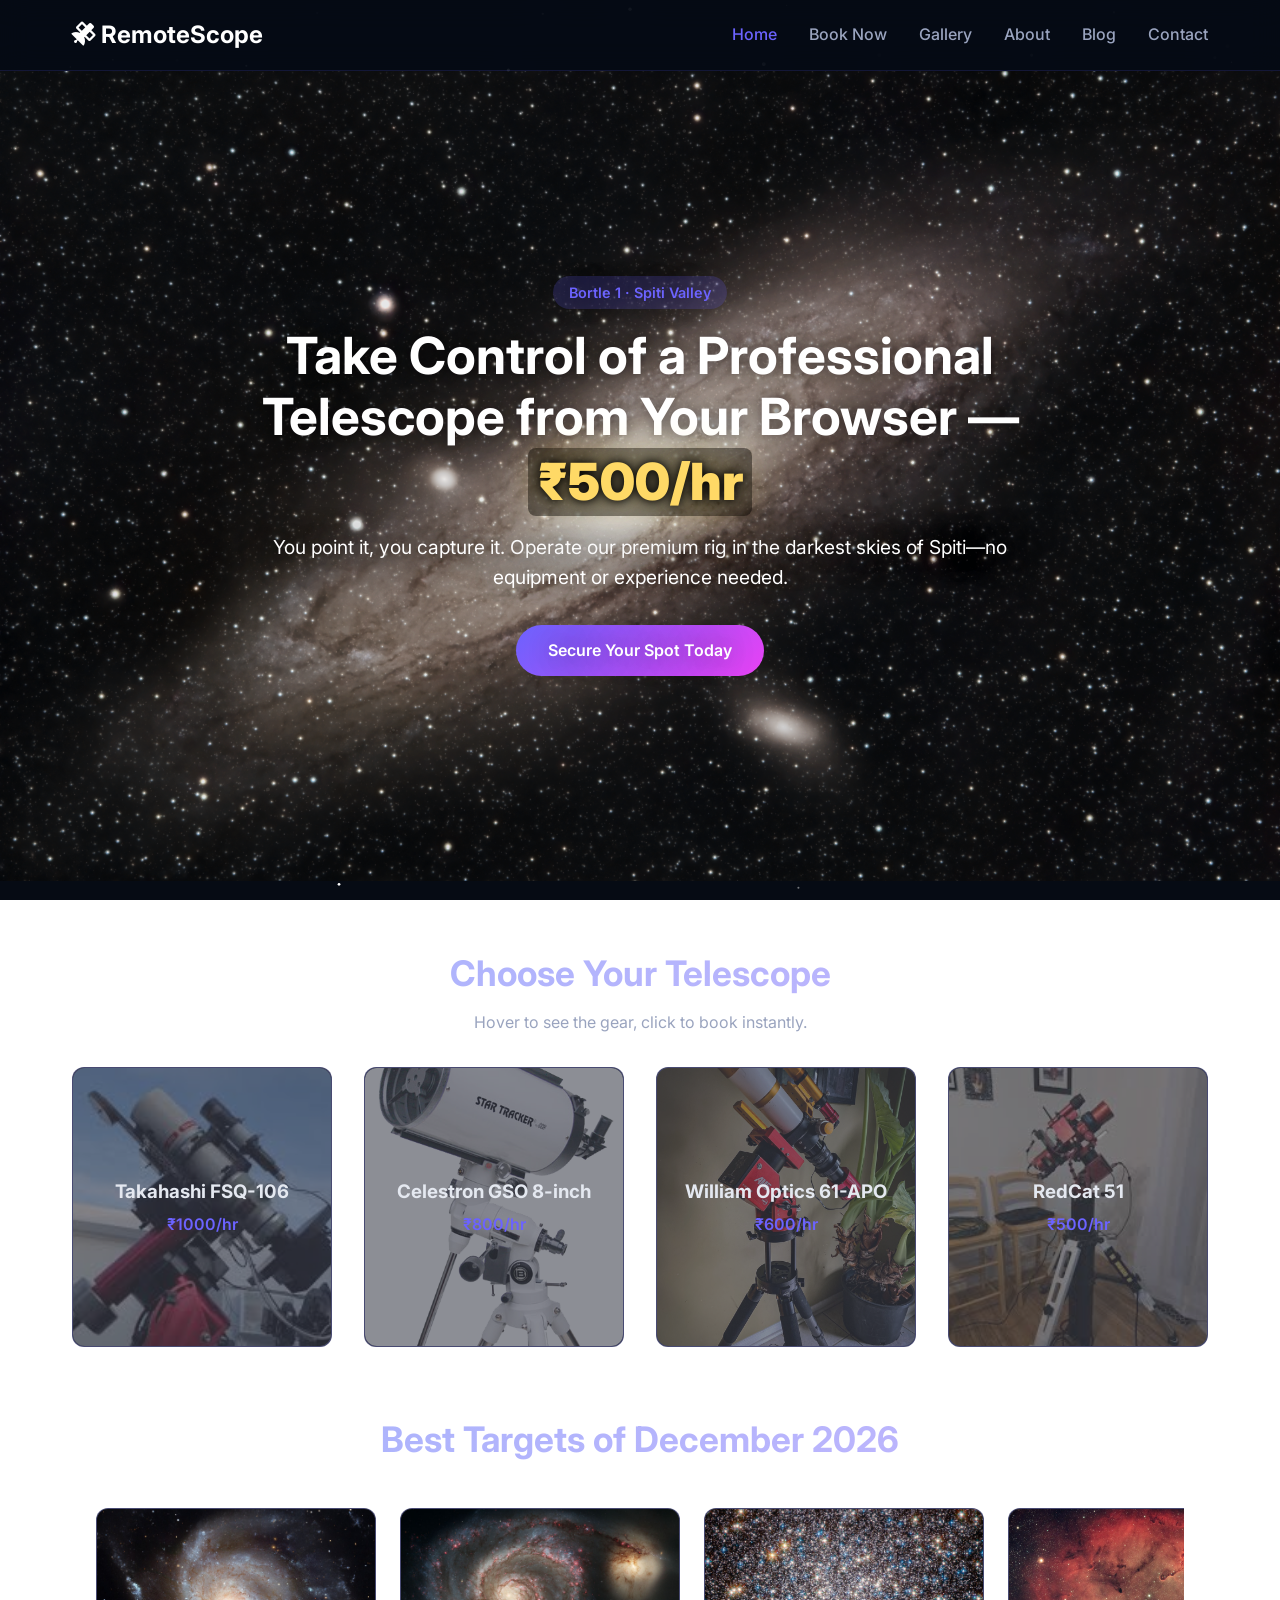
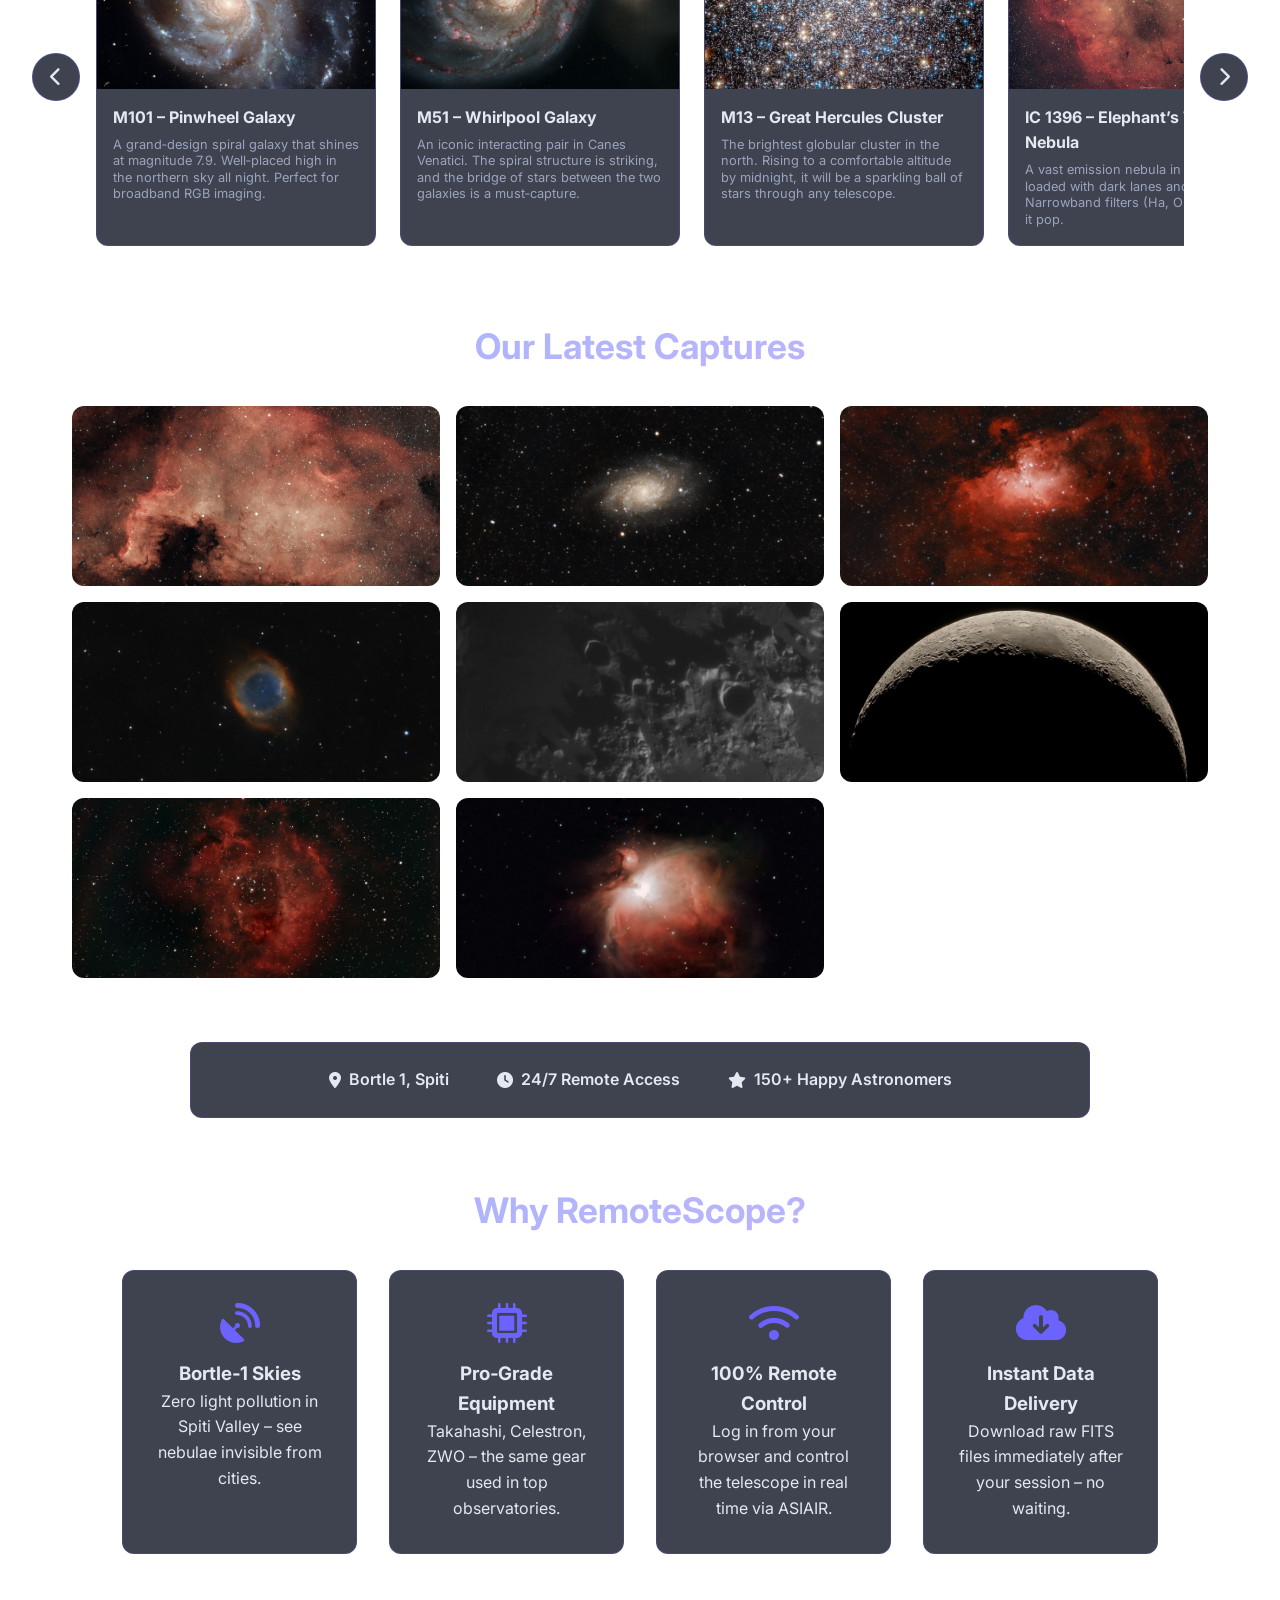
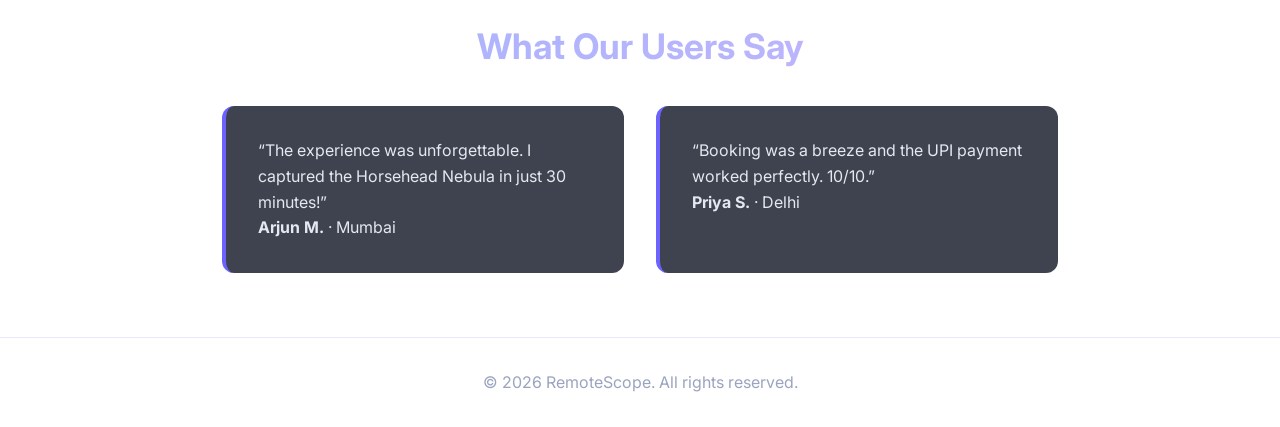
==== index.html @ 4209f946 "Refactor carousel button event listeners" ====
<!DOCTYPE html>
<html lang="en">
<head>
    <meta charset="UTF-8">
    <meta name="viewport" content="width=device-width, initial-scale=1.0">
    <title>RemoteScope | Rent a Telescope from ₹500/hr</title>
    <link rel="stylesheet" href="style.css">
    <link href="https://fonts.googleapis.com/css2?family=Inter:wght@400;600;800&display=swap" rel="stylesheet">
    <link rel="stylesheet" href="https://cdnjs.cloudflare.com/ajax/libs/font-awesome/6.0.0-beta3/css/all.min.css">
</head>
<body>
    <!-- Falling Stars Canvas -->
    <canvas id="stars-canvas"></canvas>

    <!-- Navigation -->
<nav class="navbar">
    <div class="nav-container">
        <a href="index.html" class="logo"><i class="fas fa-satellite"></i> RemoteScope</a>
        <!-- Hamburger button (visible only on mobile) -->
        <button class="menu-toggle" id="menu-toggle" aria-label="Open menu">
            <span class="bar"></span>
            <span class="bar"></span>
            <span class="bar"></span>
        </button>
        <!-- Regular desktop links -->
        <ul class="nav-links" id="nav-links">
            <li><a href="index.html" class="active">Home</a></li>
            <li><a href="booking.html">Book Now</a></li>
            <li><a href="gallery.html">Gallery</a></li>
            <li><a href="about.html">About</a></li>
            <li><a href="blog.html">Blog</a></li>
            <li><a href="contact.html">Contact</a></li>
        </ul>
    </div>
</nav>

<!-- Full‑screen overlay curtain (hidden by default) -->
<div class="menu-overlay" id="menu-overlay">
    <div class="overlay-content">
        <a href="index.html" class="overlay-link">Home</a>
        <a href="booking.html" class="overlay-link">Book Now</a>
        <a href="gallery.html" class="overlay-link">Gallery</a>
        <a href="about.html" class="overlay-link">About</a>
        <a href="blog.html" class="overlay-link">Blog</a>
        <a href="contact.html" class="overlay-link">Contact</a>
    </div>
</div>

    <!-- Hero Banner -->
    <section class="hero">
    <div class="hero-background" id="hero-background"></div>
    <div class="hero-content">
        <span class="badge">Bortle 1 · Spiti Valley</span>
        <h1>Take Control of a Professional Telescope from Your Browser — <span class="price-highlight">₹500/hr</span></h1>
        <p>You point it, you capture it. Operate our premium rig in the darkest skies of Spiti—no equipment or experience needed.</p>
        <a href="booking.html" class="btn-primary pulse">Secure Your Spot Today</a>
    </section>

    <!-- Equipment Flip Cards -->
    <section class="equipment-section">
        <h2 class="section-title">Choose Your Telescope</h2>
        <p class="section-subtitle">Hover to see the gear, click to book instantly.</p>
        <div class="flip-grid" id="flip-container"></div>
    </section>

    <!-- Best Targets Carousel -->
<section class="targets-carousel-section">
    <h2 class="section-title">Best Targets of <span id="carousel-month">May 2026</span></h2>
    <div class="carousel-wrapper">
        <button class="carousel-arrow left" id="carousel-left" aria-label="Previous targets"><i class="fas fa-chevron-left"></i></button>
        <div class="carousel-track" id="carousel-track">
            <!-- Cards will be injected by JavaScript -->
        </div>
        <button class="carousel-arrow right" id="carousel-right" aria-label="Next targets"><i class="fas fa-chevron-right"></i></button>
    </div>
</section>
        <section class="image-grid-section">
    <h2 class="section-title">Our Latest Captures</h2>
    <div class="grid-3x8" id="home-gallery-grid">
        <!-- filled by JS with 24 images, or you can hardcode them -->
    </div>
</section>

    <!-- Trust Bar -->
    <section class="trust-bar">
        <div class="trust-item"><i class="fas fa-map-marker-alt"></i> Bortle 1, Spiti</div>
        <div class="trust-item"><i class="fas fa-clock"></i> 24/7 Remote Access</div>
        <div class="trust-item"><i class="fas fa-star"></i> 150+ Happy Astronomers</div>
    </section>
<section class="features-section">
    <h2 class="section-title">Why RemoteScope?</h2>
    <div class="features-grid">
        <div class="feature-card">
            <i class="fas fa-satellite-dish"></i>
            <h3>Bortle‑1 Skies</h3>
            <p>Zero light pollution in Spiti Valley – see nebulae invisible from cities.</p>
        </div>
        <div class="feature-card">
            <i class="fas fa-microchip"></i>
            <h3>Pro‑Grade Equipment</h3>
            <p>Takahashi, Celestron, ZWO – the same gear used in top observatories.</p>
        </div>
        <div class="feature-card">
            <i class="fas fa-wifi"></i>
            <h3>100% Remote Control</h3>
            <p>Log in from your browser and control the telescope in real time via ASIAIR.</p>
        </div>
        <div class="feature-card">
            <i class="fas fa-cloud-download-alt"></i>
            <h3>Instant Data Delivery</h3>
            <p>Download raw FITS files immediately after your session – no waiting.</p>
        </div>
    </div>
</section>
    
<section class="testimonials-section">
    <h2 class="section-title">What Our Users Say</h2>
    <div class="testimonial-grid">
        <div class="testimonial-card">
            <p>“The experience was unforgettable. I captured the Horsehead Nebula in just 30 minutes!”</p>
            <div><strong>Arjun M.</strong> · Mumbai</div>
        </div>
        <div class="testimonial-card">
            <p>“Booking was a breeze and the UPI payment worked perfectly. 10/10.”</p>
            <div><strong>Priya S.</strong> · Delhi</div>
        </div>
    </div>
</section>
    <footer>
        <p>© 2026 RemoteScope. All rights reserved.</p>
    </footer>

    <script src="script.js"></script>
    <script>
    // ---- Best Targets Carousel Loader ----
// ---- Monthly Targets Carousel (static JSON) ----
async function loadCarouselTargets() {
    const track = document.getElementById('carousel-track');
    const monthSpan = document.getElementById('carousel-month');
    if (!track || !monthSpan) return;

    const now = new Date();
    const monthName = now.toLocaleString('default', { month: 'long' });
    monthSpan.textContent = `${monthName} ${now.getFullYear()}`;

    try {
        // Load the static JSON file
        const response = await fetch('monthly-targets.json');
        if (!response.ok) throw new Error('JSON not found');
        const targets = await response.json();

        if (!targets.length) throw new Error('No targets');

        track.innerHTML = targets.map(t => `
            <div class="carousel-card">
                <img src="${t.image}" alt="${t.name}" loading="lazy">
                <div class="carousel-card-body">
                    <h4>${t.name}</h4>
                    <p>${t.description}</p>
                </div>
            </div>
        `).join('');
    } catch (err) {
        console.warn('Monthly targets failed, showing fallback');
        // Simple fallback with a few hard‑coded targets (optional)
        track.innerHTML = [
            { name: 'M31 Andromeda', img: 'images/targets/m31.jpg', desc: 'Always breathtaking.' },
            { name: 'Orion Nebula', img: 'images/targets/orion.jpg', desc: 'A winter classic.' }
        ].map(t => `
            <div class="carousel-card">
                <img src="${t.img}" alt="${t.name}">
                <div class="carousel-card-body">
                    <h4>${t.name}</h4>
                    <p>${t.desc}</p>
                </div>
            </div>
        `).join('');
    }
}

    // Arrow button handlers
    document.addEventListener('DOMContentLoaded', () => {
        loadCarouselTargets();

const track = document.getElementById('carousel-track');
const leftBtn = document.getElementById('carousel-left');
const rightBtn = document.getElementById('carousel-right');
    if (!track) return;

    // Helper: get width of one carousel card
    function getCardWidth() {
        const firstCard = track.querySelector('.carousel-card');
        return firstCard ? firstCard.offsetWidth : 300;
    }

    // Scroll left (with loop)
    leftBtn?.addEventListener('click', () => {
        const cardWidth = getCardWidth();
        // If at the very start, jump to the end
        if (track.scrollLeft <= 1) {
            track.scrollTo({ left: track.scrollWidth - track.clientWidth, behavior: 'smooth' });
        } else {
            track.scrollBy({ left: -cardWidth, behavior: 'smooth' });
        }
    });

    // Scroll right (with loop)
    rightBtn?.addEventListener('click', () => {
        const cardWidth = getCardWidth();
        const maxScroll = track.scrollWidth - track.clientWidth;
        // If at the very end, jump to the start
        if (track.scrollLeft >= maxScroll - 1) {
            track.scrollTo({ left: 0, behavior: 'smooth' });
        } else {
            track.scrollBy({ left: cardWidth, behavior: 'smooth' });
        }
    });
    });
</script>
</body>
</html>
---- style.css ----
:root {
    --bg-deep: #060b14;
    --card-bg: rgba(15, 20, 35, 0.8);
    --text: #e4e8f0;
    --text-secondary: #9aa4bf;
    --accent: #6C63FF;
    --accent-glow: rgba(108, 99, 255, 0.4);
    --radius: 12px;
    --transition: 0.3s ease;
}

* {
    margin: 0;
    padding: 0;
    box-sizing: border-box;
}

body {
    background: transparent;
    color: var(--text);
    font-family: 'Inter', sans-serif;
    line-height: 1.6;
    overflow-x: hidden;
    position: relative;
}

body::after {
    content: '';
    position: fixed;
    top: 0; left: 0;
    width: 100%; height: 100%;
    background: var(--bg-deep);
    z-index: -2;
}

/* Falling Stars Canvas */
#stars-canvas {
    position: fixed;
    top: 0;
    left: 0;
    width: 100%;
    height: 100%;
    z-index: -1;
    opacity: 1.0;
}

/* 3×8 Responsive Grid */
.image-grid-section {
    max-width: 1200px;
    margin: 4rem auto;
    padding: 0 2rem;
}
.grid-3x8 {
    display: grid;
    grid-template-columns: repeat(3, 1fr);
    gap: 1rem;
    margin-top: 2rem;
}
.grid-3x8 img {
    width: 100%;
    height: 180px;
    object-fit: cover;
    border-radius: var(--radius);
    transition: transform 0.3s;
    cursor: pointer;
}
.grid-3x8 img:hover {
    transform: scale(1.03);
}

.features-section {
    max-width: 1100px;
    margin: 4rem auto;
    padding: 0 2rem;
}
.features-grid {
    display: grid;
    grid-template-columns: repeat(auto-fit, minmax(220px, 1fr));
    gap: 2rem;
    margin-top: 2rem;
}
.feature-card {
    background: var(--card-bg);
    backdrop-filter: blur(10px);
    padding: 2rem;
    border-radius: var(--radius);
    text-align: center;
    border: 1px solid rgba(108, 99, 255, 0.2);
}
.feature-card i {
    font-size: 2.5rem;
    color: var(--accent);
    margin-bottom: 1rem;
}
.testimonials-section {
    max-width: 900px;
    margin: 4rem auto;
    padding: 0 2rem;
}
.testimonial-grid {
    display: grid;
    grid-template-columns: repeat(auto-fit, minmax(280px, 1fr));
    gap: 2rem;
    margin-top: 2rem;
}
.testimonial-card {
    background: var(--card-bg);
    backdrop-filter: blur(10px);
    padding: 2rem;
    border-radius: var(--radius);
    border-left: 4px solid var(--accent);
}
/* Navigation */
.navbar {
    display: flex;
    justify-content: center;
    position: sticky;
    top: 0;
    z-index: 1001;
    backdrop-filter: blur(15px);
    background: rgba(6, 11, 20, 0.8);
    border-bottom: 1px solid rgba(108, 99, 255, 0.15);
    padding: 1rem 0;
}
.nav-container {
    display: flex;
    align-items: center;
    justify-content: space-between;
    width: 100%;
    max-width: 1200px;
    margin: 0 auto;
    padding: 0 2rem;
}
.logo {
    font-size: 1.5rem;
    font-weight: 700;
    color: white;
    text-decoration: none;
}
.nav-links {
    display: flex;
    list-style: none;
    gap: 2rem;
}
.nav-links a {
    color: var(--text-secondary);
    text-decoration: none;
    font-weight: 500;
    transition: color var(--transition);
}
.nav-links a:hover,
.nav-links a.active {
    color: var(--accent);
}

/* Buttons */
.btn-primary {
    background: linear-gradient(135deg, var(--accent), #e942f5);
    color: white;
    border: none;
    padding: 0.8rem 2rem;
    border-radius: 50px;
    font-weight: 600;
    text-decoration: none;
    display: inline-block;
    cursor: pointer;
    transition: transform 0.2s, box-shadow 0.2s;
    text-align: center;
}
.btn-primary:hover {
    transform: translateY(-2px);
    box-shadow: 0 10px 25px var(--accent-glow);
}
.pulse {
    animation: pulse 2s infinite;
}
@keyframes pulse {
    0% { box-shadow: 0 0 0 0 rgba(108, 99, 255, 0.6); }
    70% { box-shadow: 0 0 0 15px rgba(108, 99, 255, 0); }
    100% { box-shadow: 0 0 0 0 rgba(108, 99, 255, 0); }
}

/* Hero Section (Home) */
.hero {
    min-height: 90vh;
    display: flex;
    align-items: center;
    justify-content: center;
    text-align: center;
    position: relative;
    padding: 2rem;
}
.hero-content {
    max-width: 800px;
    z-index: 2;
    color: #ffffff;
    text-shadow: 0 0 30px rgba(0, 0, 0, 0.7);
}
.hero-content h1 {
    font-size: 3.2rem;
    color: #ffffff;
    margin-bottom: 1rem;
    text-shadow: 0 0 15px rgba(0, 0, 0, 0.5);
    line-height: 1.2;
}
.hero-background {
    position: absolute;
    top: 0;
    left: 0;
    width: 100%;
    height: 100%;
    background-size: cover;
    background-position: center;
    background-repeat: no-repeat;
    opacity: 0.9;
    z-index: 0;
    pointer-events: none;
}
.price-highlight {
    color: #FFD966;
    font-weight: 900;
    text-shadow:
        0 0 10px #000000,
        0 0 20px #000000,
        0 0 40px rgba(255, 217, 102, 0.8);
    background: rgba(0, 0, 0, 0.45);
    padding: 0.2rem 0.6rem;
    border-radius: 8px;
    display: inline-block;
}
.hero-content p {
    font-size: 1.2rem;
    color: #ffffff;
    margin-bottom: 2rem;
    text-shadow: 0 0 20px rgba(0, 0, 0, 0.8), 0 0 40px rgba(0, 0, 0, 0.5);
}
.badge {
    display: inline-block;
    background: rgba(108, 99, 255, 0.2);
    color: var(--accent);
    padding: 0.3rem 1rem;
    border-radius: 20px;
    margin-bottom: 1rem;
    font-size: 0.9rem;
    font-weight: 600;
}
.hero-images img {
    position: absolute;
    border-radius: 12px;
    opacity: 0.6;
    animation: float 6s infinite alternate;
    object-fit: cover;
}
.img1 { top: 8%; left: 5%; width: 180px; height: 180px; }
.img2 { top: 10%; right: 8%; width: 200px; height: 200px; }
.img3 { bottom: 12%; left: 10%; width: 160px; height: 160px; }
.img4 { bottom: 8%; right: 12%; width: 190px; height: 190px; }
@keyframes float {
    from { transform: translateY(0px); }
    to { transform: translateY(20px); }
}

/* Trust Bar */
.trust-bar {
    display: flex;
    justify-content: center;
    gap: 3rem;
    background: var(--card-bg);
    backdrop-filter: blur(10px);
    padding: 1.5rem;
    border: 1px solid rgba(108, 99, 255, 0.2);
    border-radius: var(--radius);
    max-width: 900px;
    margin: 2rem auto;
    flex-wrap: wrap;
}
.trust-item {
    display: flex;
    align-items: center;
    gap: 0.5rem;
    font-weight: 600;
}

/* Equipment Flip Cards */
.equipment-section {
    max-width: 1200px;
    margin: 4rem auto;
    padding: 0 2rem;
}
.section-title {
    font-size: 2.2rem;
    text-align: center;
    margin-bottom: 0.5rem;
    background: linear-gradient(135deg, #a5b4fc, #c4b5fd);
    -webkit-background-clip: text;
    -webkit-text-fill-color: transparent;
}
.section-subtitle {
    text-align: center;
    color: var(--text-secondary);
    margin-bottom: 2rem;
}
.flip-grid {
    display: grid;
    grid-template-columns: repeat(4, 1fr);
    gap: 2rem;
}
.flip-card {
    background: transparent;
    height: 280px;
    perspective: 1000px;
    cursor: pointer;
}
.flip-inner {
    position: relative;
    width: 100%;
    height: 100%;
    transition: transform 0.5s ease;
    transform-style: preserve-3d;
}
.flip-card.flipped .flip-inner {
    transform: rotateY(180deg);
}
.flip-front, .flip-back {
    position: absolute;
    width: 100%;
    height: 100%;
    backface-visibility: hidden;
    border-radius: var(--radius);
    overflow: hidden;
    border: 1px solid rgba(108, 99, 255, 0.2);
}
.flip-front {
    background: var(--card-bg);
    display: flex;
    flex-direction: column;
    align-items: center;
    justify-content: center;
    padding: 1.5rem;
    z-index: 2;
}
.flip-front h3 {
    color: var(--text);
    margin-bottom: 0.3rem;
}
.flip-front p {
    color: var(--accent);
    font-weight: 600;
}
.flip-front .front-preview-img {
    position: absolute;
    top: 0; left: 0;
    width: 100%;
    height: 100%;
    object-fit: cover;
    opacity: 0.4;
    z-index: -1;
    border-radius: var(--radius);
}
.flip-back {
    background: rgba(20, 26, 41, 0.95);
    transform: rotateY(180deg);
    display: flex;
    flex-direction: column;
    align-items: center;
    justify-content: center;
    padding: 1rem;
}
.flip-back img {
    width: 100%;
    height: 150px;
    object-fit: cover;
    border-radius: 8px;
    margin-bottom: 1rem;
}
.flip-back .book-now-btn {
    display: inline-block;
    background: linear-gradient(135deg, var(--accent), #e942f5);
    color: white;
    padding: 0.6rem 1.5rem;
    border-radius: 50px;
    text-decoration: none;
    font-weight: 600;
    transition: transform 0.2s, box-shadow 0.2s;
}
.flip-back .book-now-btn:hover {
    transform: translateY(-2px);
    box-shadow: 0 10px 25px var(--accent-glow);
}

/* Page Hero (shared for inner pages) */
.page-hero {
    text-align: center;
    padding: 4rem 2rem 2rem;
    border-bottom: 1px solid rgba(108, 99, 255, 0.15);
}
.page-hero h1 {
    font-size: 2.8rem;
    background: linear-gradient(135deg, #a5b4fc, #c4b5fd);
    -webkit-background-clip: text;
    -webkit-text-fill-color: transparent;
}
.page-hero p {
    color: var(--text-secondary);
    margin-top: 0.5rem;
}

/* Booking Page Layout */
.booking-container {
    display: grid;
    grid-template-columns: 1fr 350px;
    gap: 2rem;
    max-width: none;            /* remove the cap, let it stretch full width */
    margin: 2rem 0;             /* remove auto‑centering */
    padding: 0 2rem;            /* a little breathing room on the edges */
}
.booking-form-panel {
    max-width: 800px;           /* keep the form at a readable width */
    width: 100%;
    justify-self: center;       /* center the form inside its column */
    margin: 0 auto;             /* fallback centering */
    padding: 2rem;
    background: var(--card-bg);
    backdrop-filter: blur(15px);
    border: 1px solid rgba(108, 99, 255, 0.2);
    border-radius: var(--radius);
}
.weather-panel {
    background: var(--card-bg);
    backdrop-filter: blur(15px);
    border: 1px solid rgba(108, 99, 255, 0.2);
    border-radius: var(--radius);
    padding: 1.5rem;
    max-height: 70vh;           /* only weather panel scrolls if needed */
    overflow-y: auto;
}
.booking-form-panel h1 {
    font-size: 1.8rem;
    margin-bottom: 1.5rem;
}
.form-group {
    margin-bottom: 0.8rem;
}
.form-group label {
    display: block;
    margin-bottom: 0.4rem;
    color: var(--text-secondary);
    font-weight: 500;
}
select, input[type="date"], input[type="time"], input[type="email"] {
    width: 100%;
    padding: 0.8rem;
    background: rgba(255,255,255,0.05);
    border: 1px solid rgba(108, 99, 255, 0.3);
    border-radius: 8px;
    color: white;
    font-family: inherit;
}
.filter-checkboxes {
    display: flex;
    flex-wrap: wrap;
    gap: 1rem;
}
.filter-checkboxes label {
    display: flex;
    align-items: center;
    gap: 0.3rem;
    font-size: 0.9rem;
    color: var(--text);
}
.checkbox-option {
    display: flex;
    align-items: center;
    gap: 0.5rem;
    margin-bottom: 0.5rem;
}
.price-display {
    background: rgba(108, 99, 255, 0.15);
    padding: 1rem;
    border-radius: var(--radius);
    text-align: center;
    margin: 1.5rem 0;
}
.price-display h2 {
    color: var(--accent);
}
.qr-code {
    width: 150px;
    margin: 1rem auto;
    display: block;
    border-radius: 8px;
    background: white;
    padding: 0.5rem;
}
.full-width {
    width: 100%;
}

/* Weather Panel Details */
.weather-panel h2 {
    font-size: 1.3rem;
    margin-bottom: 0.8rem;
    position: sticky;
    top: 0;
    background: var(--card-bg);
    padding-bottom: 0.5rem;
    z-index: 1;
}
.weather-grid {
    display: flex;
    flex-direction: column;
    gap: 0.5rem;
}
.weather-card {
    background: rgba(255,255,255,0.03);
    padding: 0.6rem 0.8rem;
    border-radius: 8px;
    display: flex;
    align-items: center;
    justify-content: space-between;
    border: 1px solid rgba(108, 99, 255, 0.08);
    font-size: 0.9rem;
}
.weather-card i {
    font-size: 1.2rem;
    width: 2rem;
    text-align: center;
    color: var(--accent);
}
.weather-card > div {
    flex: 1;
    margin-left: 0.5rem;
}
.weather-card .temps {
    font-weight: 600;
}
.weather-panel::-webkit-scrollbar {
    width: 5px;
}
.weather-panel::-webkit-scrollbar-track {
    background: transparent;
}
.weather-panel::-webkit-scrollbar-thumb {
    background: var(--accent);
    border-radius: 10px;
}

/* Gallery Masonry */
.masonry-grid {
    display: grid;
    grid-template-columns: repeat(auto-fill, minmax(280px, 1fr));
    gap: 1.5rem;
    padding: 2rem;
    max-width: 1400px;
    margin: 0 auto;
}
.gallery-card img {
    width: 100%;
    border-radius: var(--radius);
    transition: transform 0.3s;
    cursor: pointer;
}
.gallery-card img:hover {
    transform: scale(1.03);
}
.lightbox {
    display: none;
    position: fixed;
    top: 0; left: 0;
    width: 100%; height: 100%;
    background: rgba(0,0,0,0.9);
    z-index: 2000;
    justify-content: center;
    align-items: center;
    flex-direction: column;
}
.lightbox.active {
    display: flex;
}
.lightbox img {
    max-width: 90%;
    max-height: 80vh;
    border-radius: 8px;
}
.close-lightbox {
    position: absolute;
    top: 30px;
    right: 50px;
    font-size: 3rem;
    color: white;
    cursor: pointer;
}

/* About */
.about-flex {
    display: flex;
    gap: 2rem;
    max-width: 1000px;
    margin: 3rem auto;
    padding: 0 2rem;
    align-items: center;
}
.founder-img img {
    width: 300px;
    border-radius: var(--radius);
}
.equipment-grid {
    display: grid;
    grid-template-columns: repeat(4, 1fr);
    gap: 1.5rem;
    max-width: 1200px;
    margin: 2rem auto;
    padding: 0 2rem;
}
.equipment-card {
    background: var(--card-bg);
    backdrop-filter: blur(10px);
    padding: 1.5rem;
    border-radius: var(--radius);
    border: 1px solid rgba(108, 99, 255, 0.15);
}

/* Blog */
.blog-grid {
    display: grid;
    grid-template-columns: repeat(auto-fill, minmax(300px, 1fr));
    gap: 2rem;
    max-width: 1200px;
    margin: 2rem auto;
    padding: 0 2rem;
}
.blog-card {
    background: var(--card-bg);
    backdrop-filter: blur(10px);
    border-radius: var(--radius);
    overflow: hidden;
    border: 1px solid rgba(108, 99, 255, 0.15);
}
.blog-card img {
    width: 100%;
    height: 200px;
    object-fit: cover;
}
.blog-card-content {
    padding: 1.5rem;
}
select option {
    background: #0a0f1a;   /* solid dark background for the dropdown list */
    color: #e4e8f0;        /* light text, same as your body text */
}

/* Contact */
.contact-form {
    max-width: 700px;
    margin: 3rem auto;
    padding: 0 2rem;
}
.contact-form input,
.contact-form textarea {
    width: 100%;
    padding: 1rem;
    margin-bottom: 1.5rem;
    background: rgba(255,255,255,0.05);
    border: 1px solid rgba(108, 99, 255, 0.3);
    border-radius: 8px;
    color: white;
    font-family: inherit;
}

/* Footer */
footer {
    text-align: center;
    padding: 2rem;
    border-top: 1px solid rgba(108, 99, 255, 0.15);
    margin-top: 1.5rem;
    color: var(--text-secondary);
}

/* Responsive */
@media (max-width: 768px) {
    .flip-grid {
        grid-template-columns: repeat(2, 1fr);
    }
    .booking-container {
        grid-template-columns: 1fr;
    }
    .weather-panel {
        max-height: none;          /* let it be full height on mobile */
    }
    .about-flex {
        flex-direction: column;
        text-align: center;
    }
    .equipment-grid {
        grid-template-columns: repeat(2, 1fr);
    }
    .hero-content h1 {
        font-size: 2.2rem;
    }
    .hero-images {
        display: none;
    }
}
/* General typography scale down */
@media (max-width: 768px) {
  .hero-content h1 {
    font-size: 2.2rem;
  }
  .hero-content p {
    font-size: 1rem;
  }
  .section-title {
    font-size: 1.8rem;
  }
  .page-hero h1 {
    font-size: 2rem;
  }
}

@media (max-width: 768px) {
  .nav-links {
    display: none;
  }
  .nav-container {
    justify-content: space-between;
  }
}

@media (max-width: 768px) {
  .trust-bar {
    flex-direction: column;
    gap: 1rem;
    align-items: center;
    text-align: center;
  }
}

@media (max-width: 900px) {
  .flip-grid {
    grid-template-columns: repeat(2, 1fr);
  }
}
@media (max-width: 500px) {
  .flip-grid {
    grid-template-columns: 1fr;
  }
}

@media (max-width: 768px) {
  .features-grid {
    grid-template-columns: repeat(2, 1fr);
  }
}
@media (max-width: 480px) {
  .features-grid {
    grid-template-columns: 1fr;
  }
}

@media (max-width: 768px) {
  .grid-3x8 {
    grid-template-columns: repeat(2, 1fr);
  }
}
@media (max-width: 480px) {
  .grid-3x8 {
    grid-template-columns: 1fr;
  }
}

@media (max-width: 600px) {
  .testimonial-grid {
    grid-template-columns: 1fr;
  }
}

@media (max-width: 768px) {
  .about-flex {
    flex-direction: column;
    text-align: center;
  }
  .founder-img img {
    width: 80%;
    margin: 0 auto;
  }
}

@media (max-width: 768px) {
  .equipment-grid {
    grid-template-columns: repeat(2, 1fr);
  }
}
@media (max-width: 480px) {
  .equipment-grid {
    grid-template-columns: 1fr;
  }
}

@media (max-width: 600px) {
  .masonry-grid {
    grid-template-columns: repeat(auto-fill, minmax(200px, 1fr));
  }
}

@media (max-width: 600px) {
  .blog-grid {
    grid-template-columns: 1fr;
  }
}

@media (max-width: 480px) {
  .contact-form {
    padding: 0 1rem;
  }
  .contact-form input,
  .contact-form textarea {
    padding: 0.8rem;
  }
}

body, html {
  overflow-x: hidden;
}
img, video, canvas {
  max-width: 100%;
  height: auto;
}

/* Mobile Menu */
.menu-toggle {
    display: none;
    flex-direction: column;
    justify-content: center;
    align-items: center;
    width: 44px;
    height: 44px;
    background: transparent;
    border: none;
    cursor: pointer;
    z-index: 1002;
    padding: 6px;
    -webkit-tap-highlight-color: transparent;
    user-select: none;
    outline: none;
}
.menu-toggle .bar {
    width: 28px;
    height: 3px;
    background-color: var(--text);
    border-radius: 3px;
    transition: 0.3s ease;
    margin: 3px 0;
}
.menu-overlay {
    position: fixed;
    top: 0; left: 0;
    width: 100%;
    height: 100%;
    background: rgba(6, 11, 20, 0.95);
    backdrop-filter: blur(12px);
    z-index: 1000;
    display: flex;
    align-items: center;
    justify-content: center;
    opacity: 0;
    visibility: hidden;
    transition: opacity 0.4s ease, visibility 0.4s ease;
}
.menu-overlay.active {
    opacity: 1;
    visibility: visible;
}
.overlay-content {
    display: flex;
    flex-direction: column;
    gap: 2rem;
    text-align: center;
}
.overlay-link {
    font-size: 2rem;
    font-weight: 600;
    color: var(--text);
    text-decoration: none;
    transition: color 0.3s ease;
}
.overlay-link:hover {
    color: var(--accent);
}

/* Animate hamburger to cross when overlay is open */
.menu-toggle.active .bar {
    margin: 0;
}
.menu-toggle.active .bar:nth-child(1) {
    transform: translateY(10px) rotate(45deg);
}
.menu-toggle.active .bar:nth-child(2) {
    opacity: 0;
    transform: scaleX(0);
}
.menu-toggle.active .bar:nth-child(3) {
    transform: translateY(-10px) rotate(-45deg);
}

@media (max-width: 768px) {
    .nav-links {
        display: none;
    }
    .menu-toggle {
        display: flex;
    }
}

/* ---- Three‑column booking layout ---- */
.booking-outer {
    display: grid;
    grid-template-columns: 45fr 25fr 15fr;   /* 45% - 25% - 15% */
    gap: 1.5rem;
    max-width: 1600px;
    margin: 2rem auto;
    padding: 0 1.5rem;
    align-items: start;
}

/* Existing panels get no extra width – they fill their column */
.booking-form-panel,
.targets-panel,
.weather-panel {
    width: 100%;
}

/* ---- Targets panel ---- */
.targets-panel {
    background: var(--card-bg);
    backdrop-filter: blur(15px);
    border: 1px solid rgba(108, 99, 255, 0.2);
    border-radius: var(--radius);
    padding: 1.5rem;
    max-height: 85vh;
    overflow-y: auto;
}
.targets-panel h2 {
    font-size: 1.4rem;
    margin-bottom: 1rem;
    color: var(--accent);
    position: sticky;
    top: 0;
    background: var(--card-bg);
    padding-bottom: 0.5rem;
    z-index: 1;
}
.targets-grid {
    display: flex;
    flex-direction: column;
    gap: 1rem;
}
.target-card {
    background: rgba(255,255,255,0.03);
    border-radius: 10px;
    overflow: hidden;
    border: 1px solid rgba(108, 99, 255, 0.08);
}
.target-card img {
    width: 100%;
    height: 140px;
    object-fit: cover;
    display: block;
}
.target-card-body {
    padding: 0.8rem 1rem;
}
.target-card-body h4 {
    margin: 0 0 0.3rem;
    font-size: 1rem;
}
.target-card-body p {
    margin: 0;
    font-size: 0.8rem;
    color: var(--text-secondary);
    line-height: 1.3;
}
.skeleton {
    animation: pulse 1.5s infinite;
    background: rgba(255,255,255,0.05);
    height: 100px;
    color: transparent;
}
@keyframes pulse {
    0% { opacity: 0.3; }
    50% { opacity: 0.6; }
    100% { opacity: 0.3; }
}

/* Responsive: stack everything on mobile */
@media (max-width: 768px) {
    .booking-outer {
        grid-template-columns: 1fr;
    }
    .targets-panel,
    .weather-panel {
        max-height: none;
    }
}
/* ============================================
   BEST TARGETS CAROUSEL
   ============================================ */
.targets-carousel-section {
    max-width: 1400px;
    margin: 4rem auto;
    padding: 0 2rem;
}
.carousel-wrapper {
    position: relative;
    display: flex;
    align-items: center;
    margin-top: 2rem;
}
.carousel-track {
    display: flex;
    gap: 1.5rem;
    overflow-x: auto;
    scroll-behavior: smooth;
    scroll-snap-type: x mandatory;
    -webkit-overflow-scrolling: touch;
    padding: 0.5rem 0;
    flex: 1;
}
/* Hide scrollbar for cleaner look */
.carousel-track::-webkit-scrollbar {
    display: none;
}
.carousel-track {
    -ms-overflow-style: none;
    scrollbar-width: none;
}
.carousel-card {
    flex: 0 0 280px;
    scroll-snap-align: start;
    background: var(--card-bg);
    backdrop-filter: blur(10px);
    border: 1px solid rgba(108, 99, 255, 0.2);
    border-radius: var(--radius);
    overflow: hidden;
    transition: transform 0.3s;
}
.carousel-card:hover {
    transform: translateY(-4px);
}
.carousel-card img {
    width: 100%;
    height: 180px;
    object-fit: cover;
    display: block;
}
.carousel-card-body {
    padding: 1rem;
}
.carousel-card-body h4 {
    margin: 0 0 0.4rem;
    color: var(--text);
    font-size: 1rem;
}
.carousel-card-body p {
    margin: 0;
    color: var(--text-secondary);
    font-size: 0.8rem;
    line-height: 1.3;
}
.carousel-arrow {
    background: var(--card-bg);
    backdrop-filter: blur(10px);
    border: 1px solid rgba(108, 99, 255, 0.3);
    color: var(--text);
    width: 48px;
    height: 48px;
    border-radius: 50%;
    cursor: pointer;
    font-size: 1.2rem;
    display: flex;
    align-items: center;
    justify-content: center;
    transition: background 0.3s, transform 0.2s;
    z-index: 2;
    flex-shrink: 0;
}
.carousel-arrow:hover {
    background: var(--accent);
    color: white;
    transform: scale(1.05);
}
.carousel-arrow.left {
    margin-right: 1rem;
}
.carousel-arrow.right {
    margin-left: 1rem;
}

/* Mobile: 1 full card, perfectly snapped */
@media (max-width: 768px) {
    .carousel-track {
        gap: 0;                     /* remove the gap so the card fills the width */
        scroll-snap-type: x mandatory;
    }
    .carousel-card {
        flex: 0 0 100%;             /* one card = 100% of the track */
        scroll-snap-align: center;  /* always snap exactly into view */
        border-radius: 0;           /* optional – remove rounded corners on mobile for edge‑to‑edge look */
    }
    .carousel-card img {
        height: 220px;              /* slightly taller for mobile screens */
    }
}
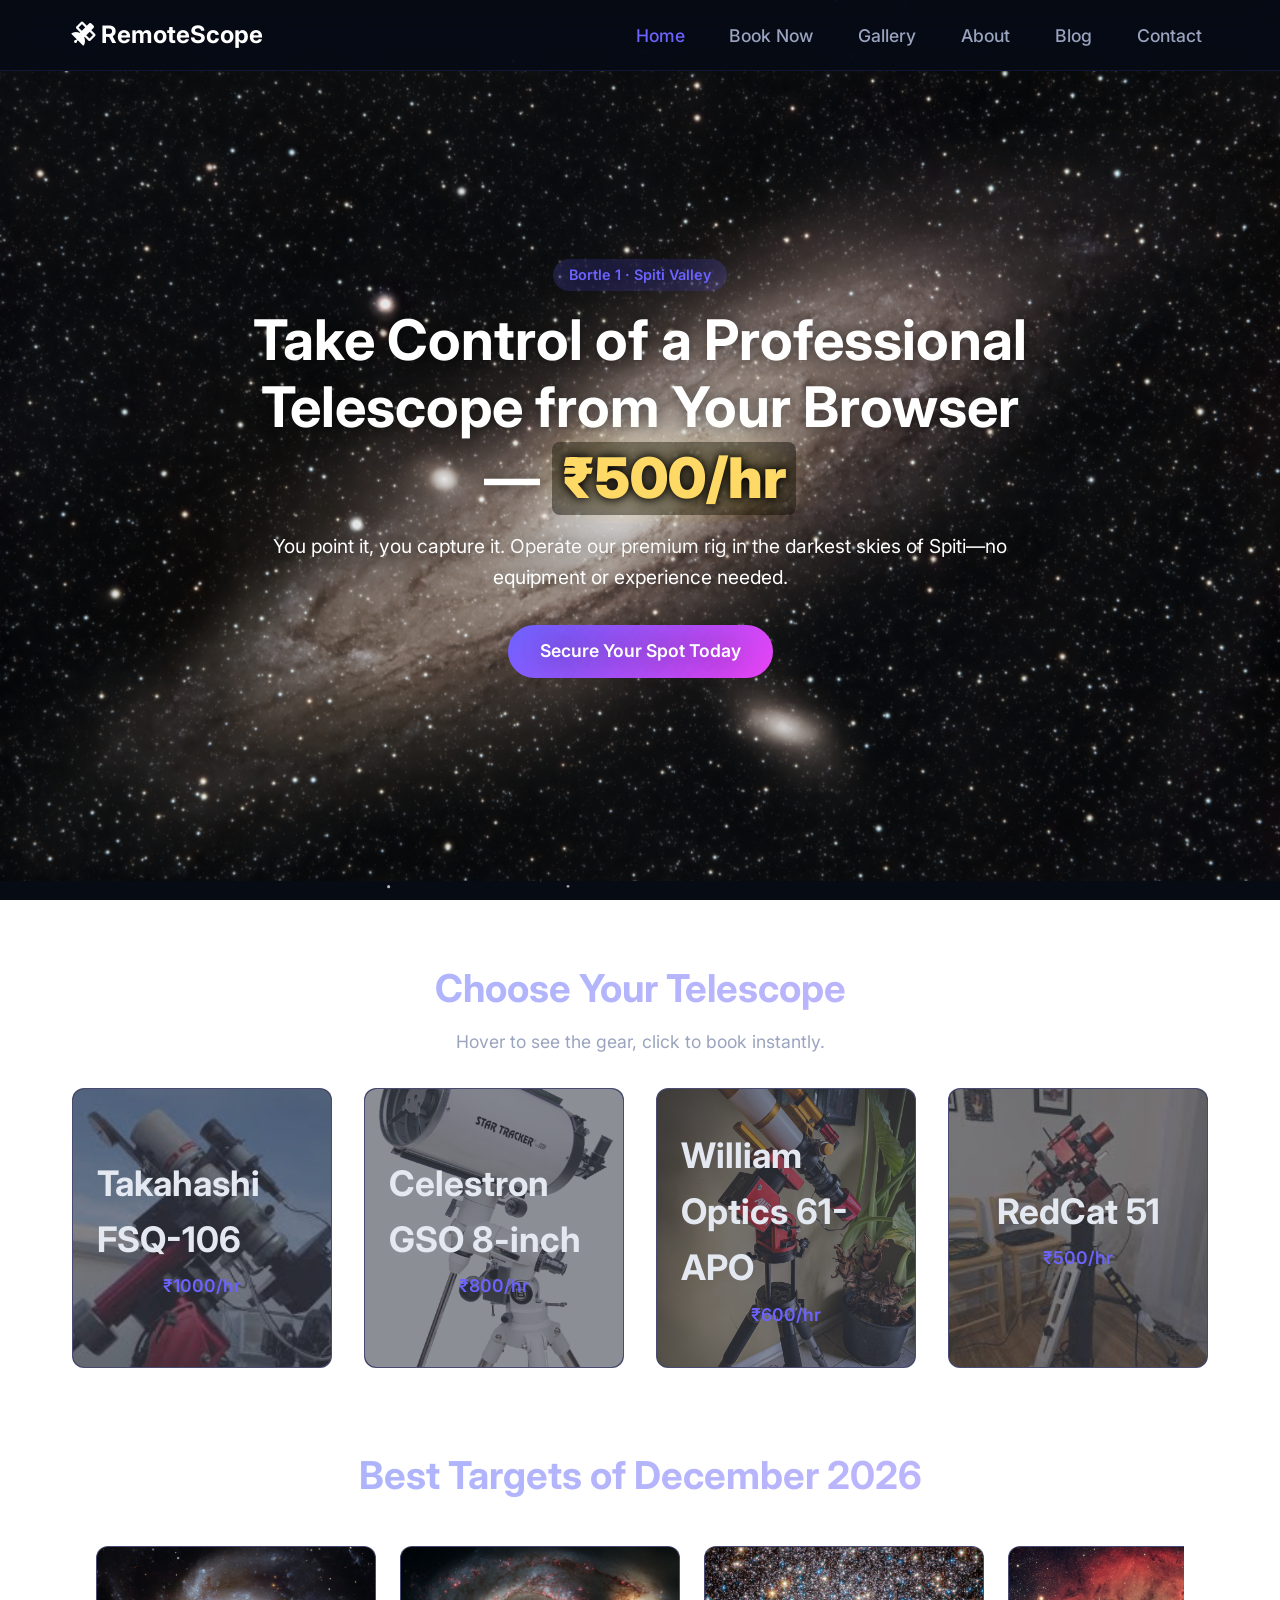
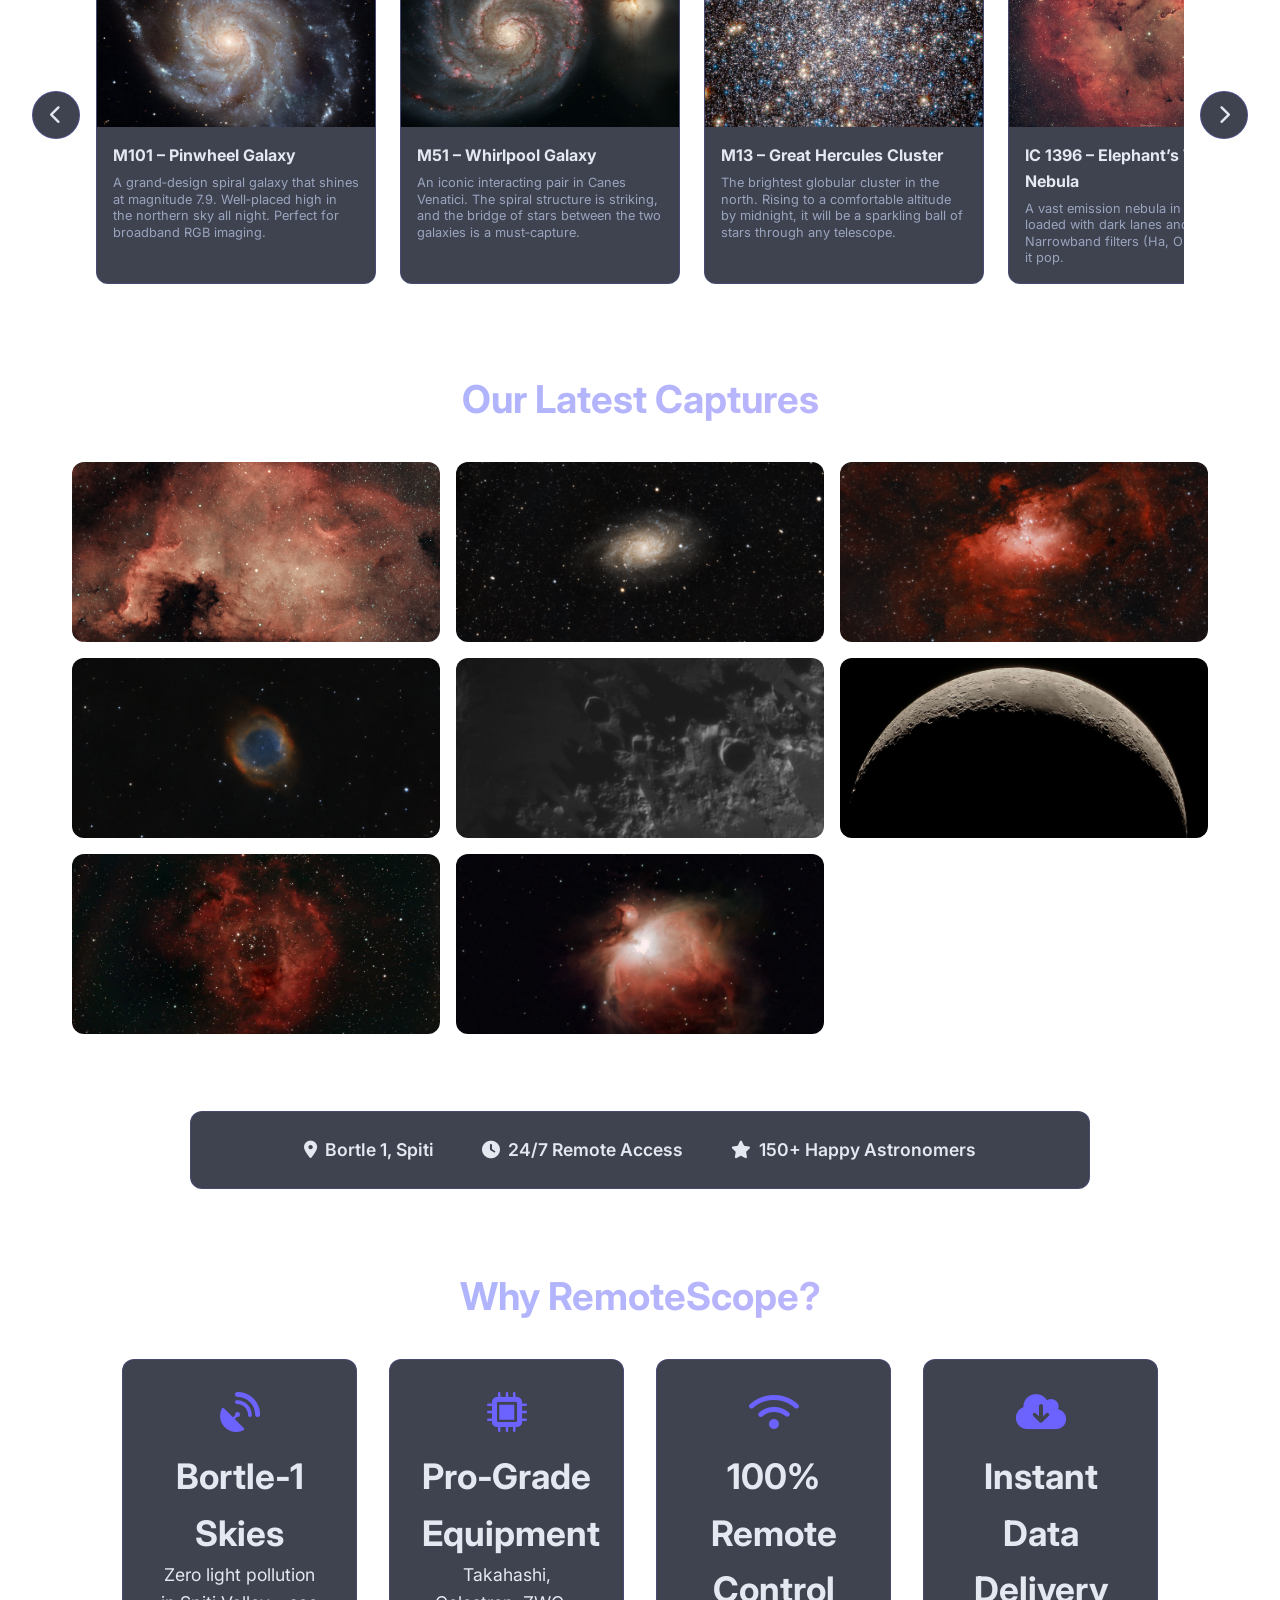
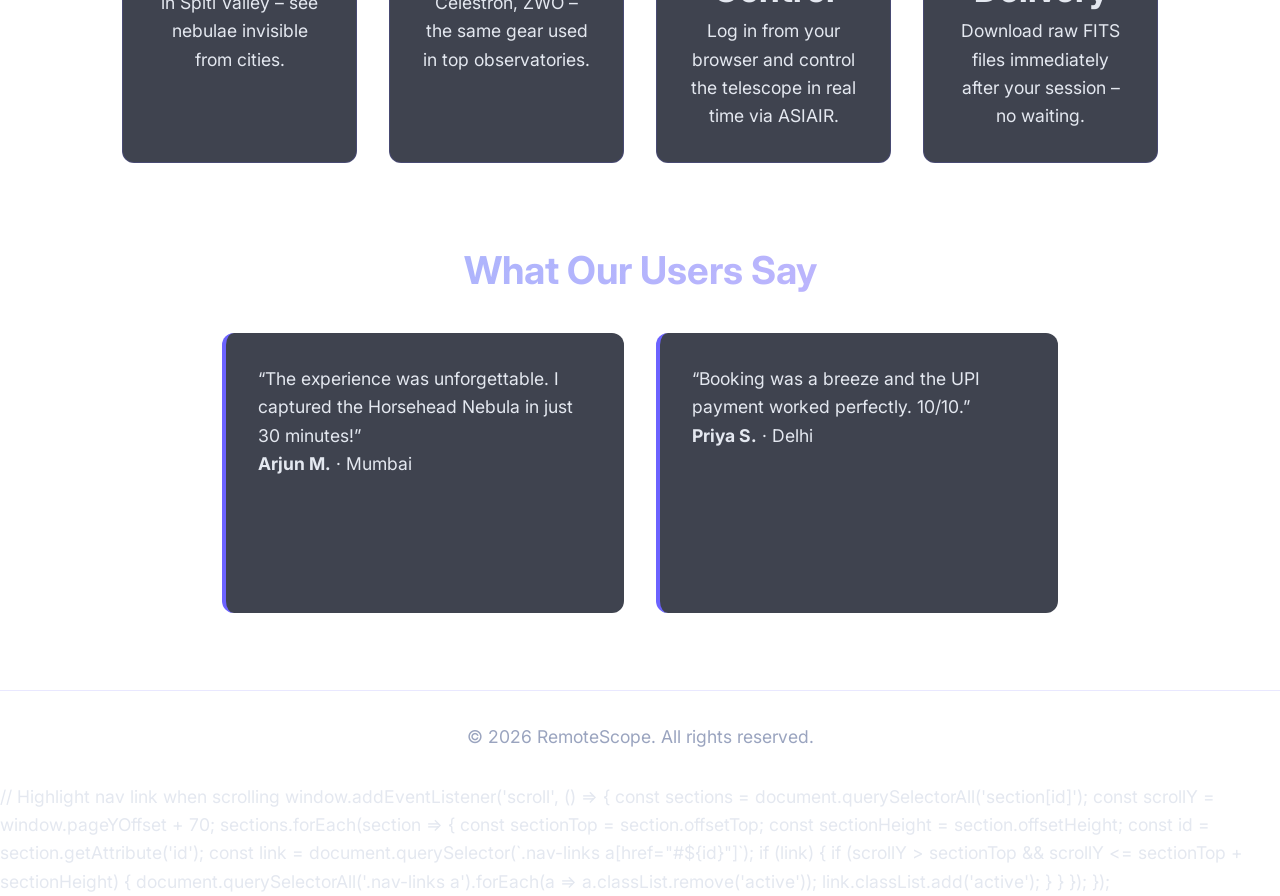
==== commit 8e896f96: "Implement active link highlighting on scroll Added scroll event listener to highlight active navigat" ====
--- a/index.html
+++ b/index.html
@@ -217,5 +217,22 @@
     });
     });
 </script>
+// Highlight nav link when scrolling
+window.addEventListener('scroll', () => {
+    const sections = document.querySelectorAll('section[id]');
+    const scrollY = window.pageYOffset + 70;
+    sections.forEach(section => {
+        const sectionTop = section.offsetTop;
+        const sectionHeight = section.offsetHeight;
+        const id = section.getAttribute('id');
+        const link = document.querySelector(`.nav-links a[href="#${id}"]`);
+        if (link) {
+            if (scrollY > sectionTop && scrollY <= sectionTop + sectionHeight) {
+                document.querySelectorAll('.nav-links a').forEach(a => a.classList.remove('active'));
+                link.classList.add('active');
+            }
+        }
+    });
+});
 </body>
 </html>
--- a/style.css
+++ b/style.css
@@ -7,6 +7,13 @@
     --accent-glow: rgba(108, 99, 255, 0.4);
     --radius: 12px;
     --transition: 0.3s ease;
+    --font-hero: clamp(2rem, 9.5vw, 3.5rem);
+    --font-section-title: clamp(1.5rem, 5vw, 2.4rem);
+    --font-h1: clamp(1.6rem, 5.5vw, 2.2rem);
+    --font-h2: clamp(1.3rem, 4vw, 1.8rem);
+    --font-body: clamp(0.95rem, 2.5vw, 1.1rem);
+    --font-small: clamp(0.75rem, 1.5vw, 0.9rem);
+    --font-card-title: clamp(0.9rem, 2vw, 1.1rem);
 }
 
 * {
@@ -188,7 +195,8 @@
     justify-content: center;
     text-align: center;
     position: relative;
-    padding: 2rem;
+    padding: 0 0 1rem;
+    margin-top: 0;
 }
 .hero-content {
     max-width: 800px;
@@ -645,8 +653,11 @@
     padding: 1.5rem;
 }
 select option {
-    background: #0a0f1a;   /* solid dark background for the dropdown list */
-    color: #e4e8f0;        /* light text, same as your body text */
+    background: #0a0f1a;
+    color: #e4e8f0;
+    padding: 10px;             /* taller options on mobile */
+    font-size: 16px;
+    min-height: 40px;
 }
 
 /* Contact */
@@ -821,6 +832,33 @@
 body, html {
   overflow-x: hidden;
 }
+html {
+    font-size: 16px;          /* critical base – prevents iOS zoom on inputs[reference:1] */
+    -webkit-text-size-adjust: 100%;
+    text-size-adjust: 100%;
+    scroll-behavior: smooth;
+}
+
+body {
+    font-size: var(--font-body);
+    line-height: 1.6;
+}
+
+p, li, label, input, select, textarea {
+    font-size: var(--font-body);
+}
+
+
+h1, .section-title {
+    font-size: var(--font-section-title);
+}
+.hero-content h1 {
+    font-size: var(--font-hero);
+}
+h2 { font-size: var(--font-h2); }
+h3 { font-size: var(--font-h1); }
+.booking-form-panel h1 { font-size: var(--font-h1); }
+
 img, video, canvas {
   max-width: 100%;
   height: auto;
@@ -1094,12 +1132,31 @@
 .carousel-arrow.right {
     margin-left: 1rem;
 }
-
+/* Fluid spacing */
+section, .section, .features-section, .equipment-section,
+.image-grid-section, .testimonials-section, .targets-carousel-section {
+    margin-top: clamp(2rem, 6vw, 5rem);
+    margin-bottom: clamp(2rem, 6vw, 5rem);
+    padding-left: clamp(0.8rem, 3vw, 2rem);
+    padding-right: clamp(0.8rem, 3vw, 2rem);
+}
+
+.booking-outer {
+    padding-left: clamp(0.6rem, 2vw, 1.5rem);
+    padding-right: clamp(0.6rem, 2vw, 1.5rem);
+}
+
+/* Cards scale gracefully */
+.carousel-card, .flip-card, .feature-card, .testimonial-card, .equipment-card {
+    min-height: clamp(180px, 50vw, 280px);
+}
 /* Mobile: 1 full card, perfectly snapped */
 @media (max-width: 768px) {
     .carousel-track {
         gap: 0;                     /* remove the gap so the card fills the width */
         scroll-snap-type: x mandatory;
+        touch-action: pan-x pinch-zoom;  
+        -webkit-overflow-scrolling: touch;
     }
     .carousel-card {
         flex: 0 0 100%;             /* one card = 100% of the track */
@@ -1107,6 +1164,71 @@
         border-radius: 0;           /* optional – remove rounded corners on mobile for edge‑to‑edge look */
     }
     .carousel-card img {
-        height: 220px;              /* slightly taller for mobile screens */
-    }
-}
+        height: 180px;              /* slightly taller for mobile screens */
+    }
+}
+
+/* Accessible touch targets */
+.btn-primary,
+.menu-toggle,
+.carousel-arrow,
+.nav-links a,
+.overlay-link,
+.flip-card,
+button,
+input[type="checkbox"],
+input[type="radio"],
+select,
+.checkbox-option label {
+    min-height: 44px;
+    min-width: 44px;
+}
+
+/* Spacing between interactive elements */
+.filter-checkboxes label {
+    margin-bottom: 0.7rem;
+    padding: 0.3rem 0;
+}
+
+.checkbox-option {
+    padding: 0.4rem 0;
+}
+
+/* Prevent accidental taps on adjacent links */
+.nav-links a {
+    padding: 0.6rem 0.4rem;
+}
+
+/* Prevent iOS zoom on input focus */
+input, select, textarea {
+    font-size: 16px !important;   /* must be ≥ 16px[reference:7] */
+}
+/* All multi-column grids collapse at the same breakpoint */
+@media (max-width: 900px) {
+    .flip-grid { grid-template-columns: repeat(2, 1fr); }
+    .features-grid { grid-template-columns: 1fr 1fr; }
+    .equipment-grid { grid-template-columns: repeat(2, 1fr); }
+    .grid-3x8 { grid-template-columns: repeat(2, 1fr); }
+    .blog-grid { grid-template-columns: 1fr 1fr; }
+}
+
+@media (max-width: 560px) {
+    .flip-grid,
+    .features-grid,
+    .equipment-grid,
+    .grid-3x8,
+    .blog-grid,
+    .testimonial-grid {
+        grid-template-columns: 1fr;
+    }
+    .booking-outer {
+        grid-template-columns: 1fr;
+    }
+}
+
+@media (hover: hover) and (pointer: fine) {
+    .hero-background {
+        background-attachment: fixed;
+        will-change: transform;
+    }
+}
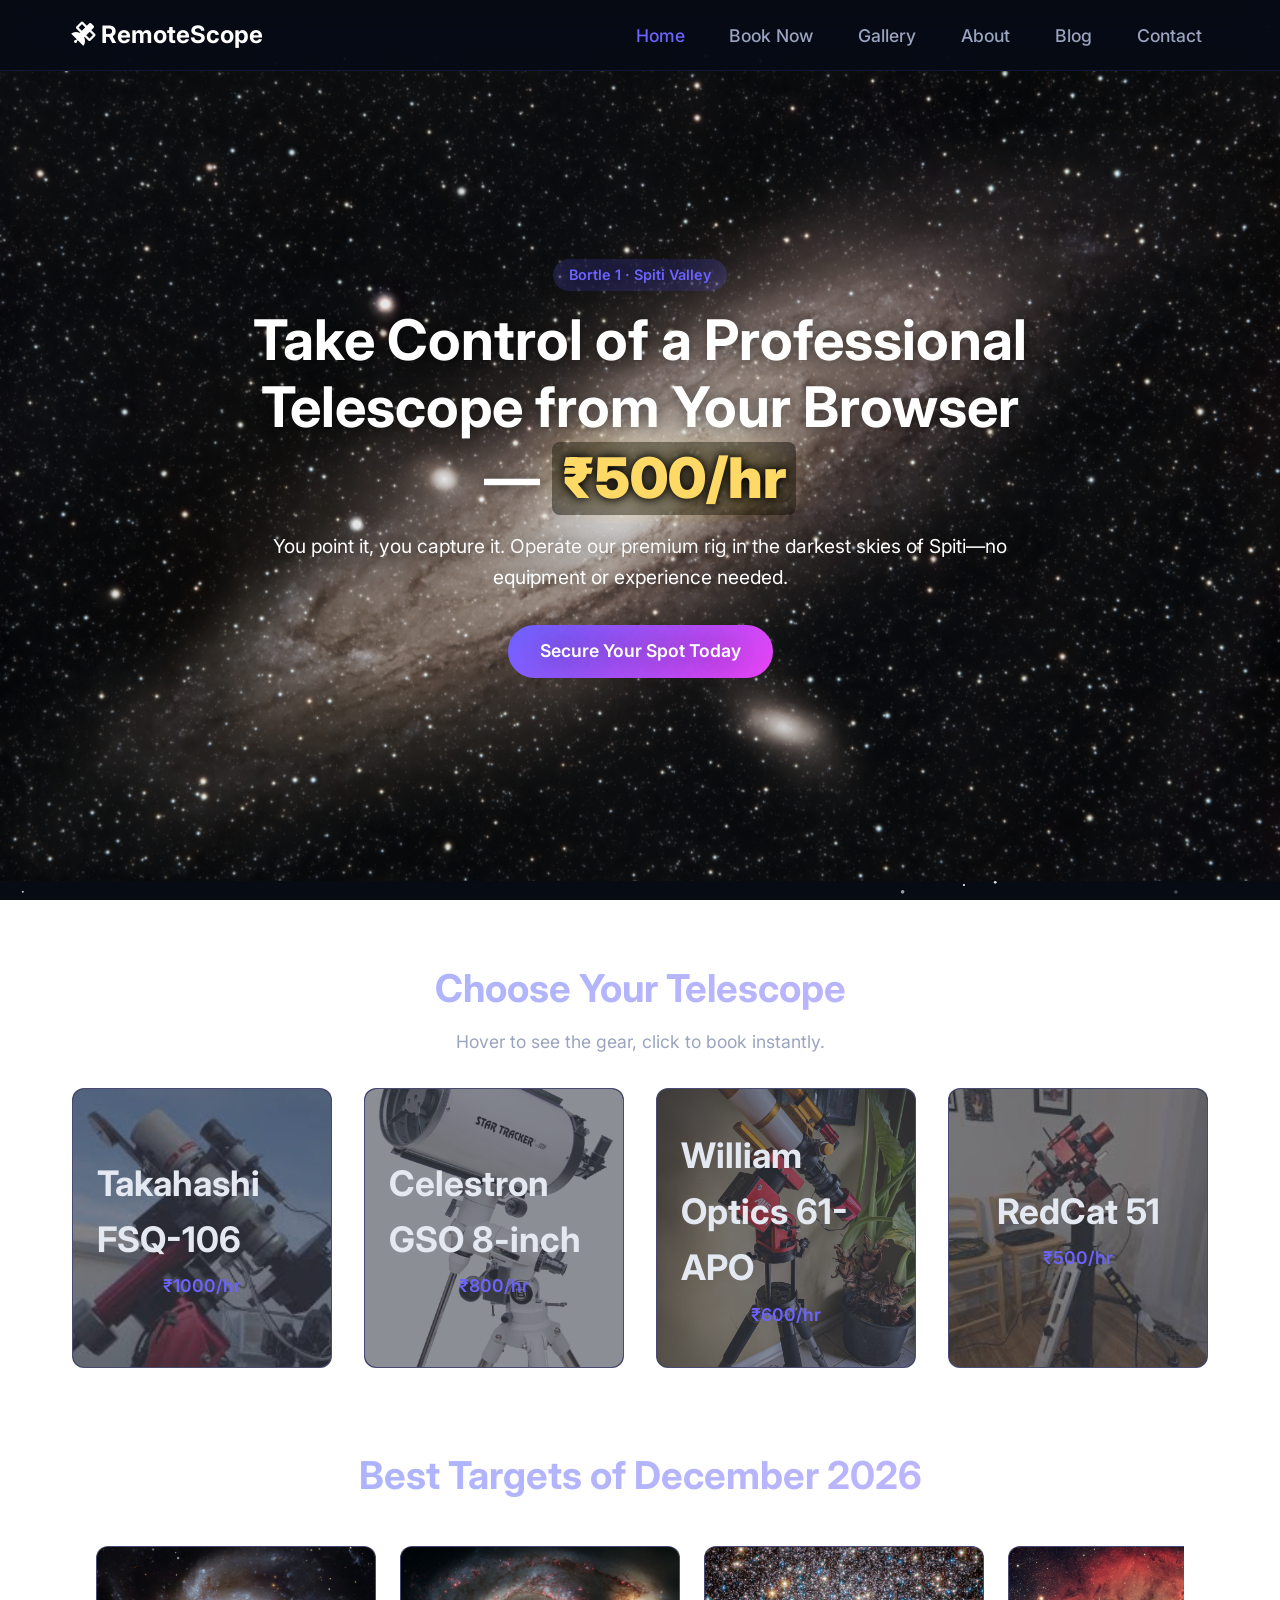
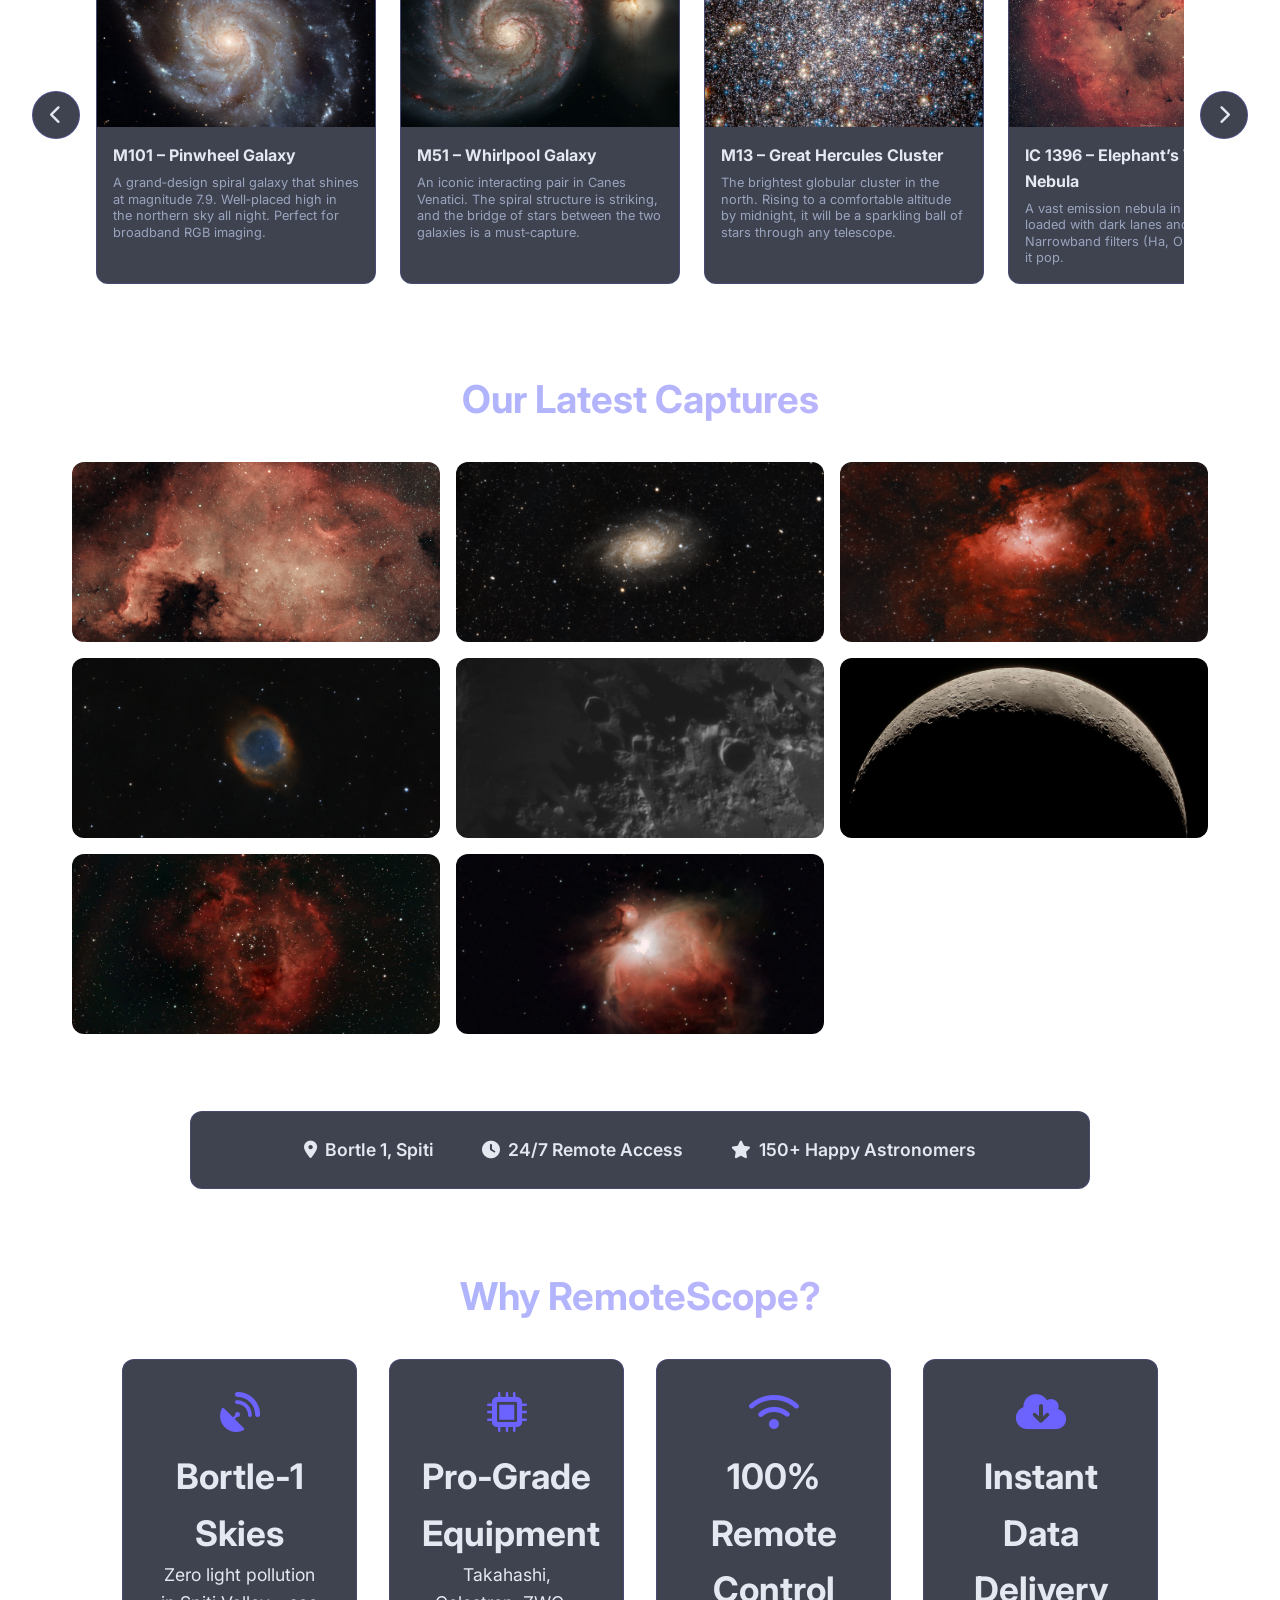
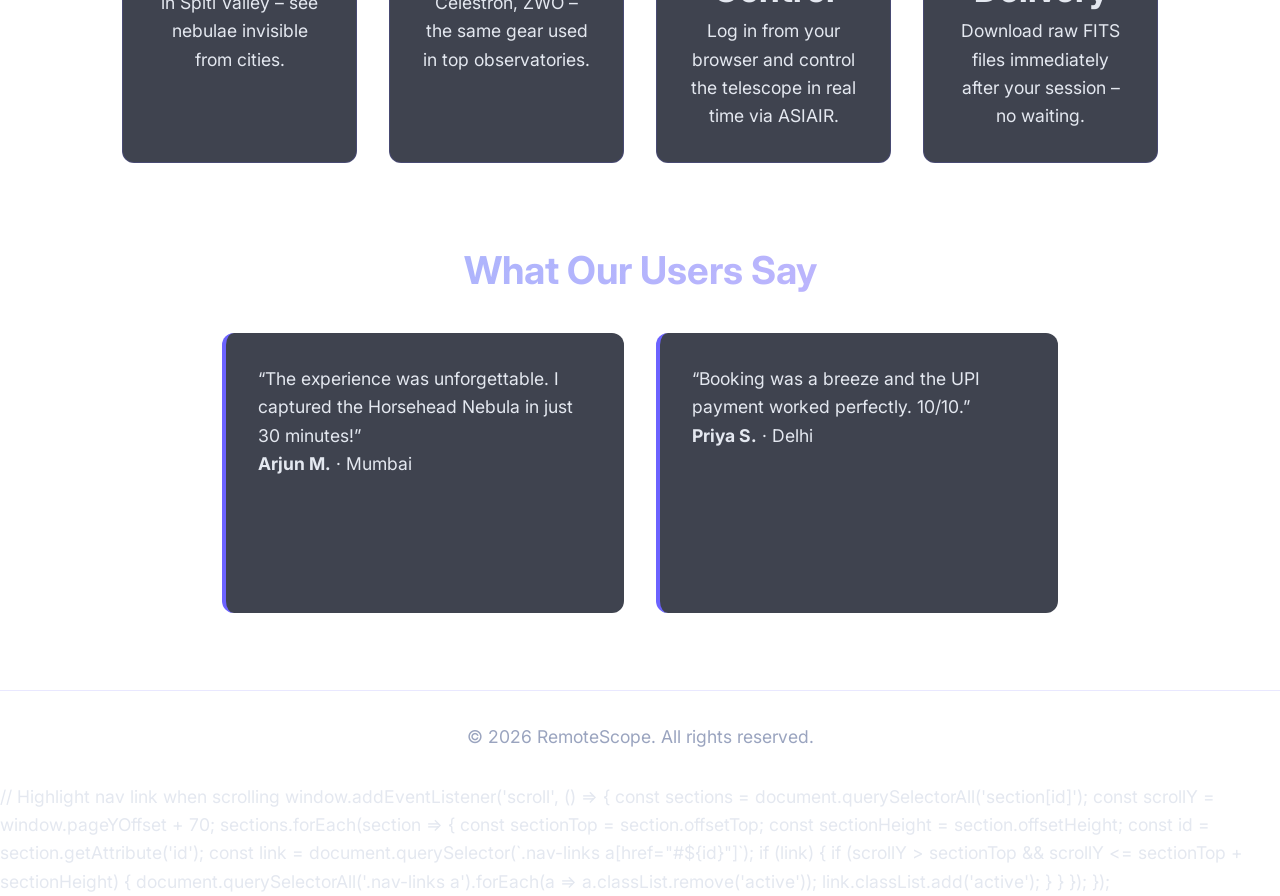
==== commit 6c21e30c: "Add carousel dots container to index.html" ====
--- a/index.html
+++ b/index.html
@@ -73,6 +73,7 @@
         </div>
         <button class="carousel-arrow right" id="carousel-right" aria-label="Next targets"><i class="fas fa-chevron-right"></i></button>
     </div>
+    <div class="carousel-dots" id="carousel-dots"></div>
 </section>
         <section class="image-grid-section">
     <h2 class="section-title">Our Latest Captures</h2>
--- a/style.css
+++ b/style.css
@@ -1039,6 +1039,16 @@
         max-height: none;
     }
 }
+
+.flip-card:hover,
+.carousel-card:hover,
+.feature-card:hover,
+.testimonial-card:hover,
+.equipment-card:hover {
+    transform: translateY(-5px);
+    box-shadow: 0 20px 40px rgba(108, 99, 255, 0.25);
+    transition: transform 0.25s ease, box-shadow 0.25s ease;
+}
 /* ============================================
    BEST TARGETS CAROUSEL
    ============================================ */
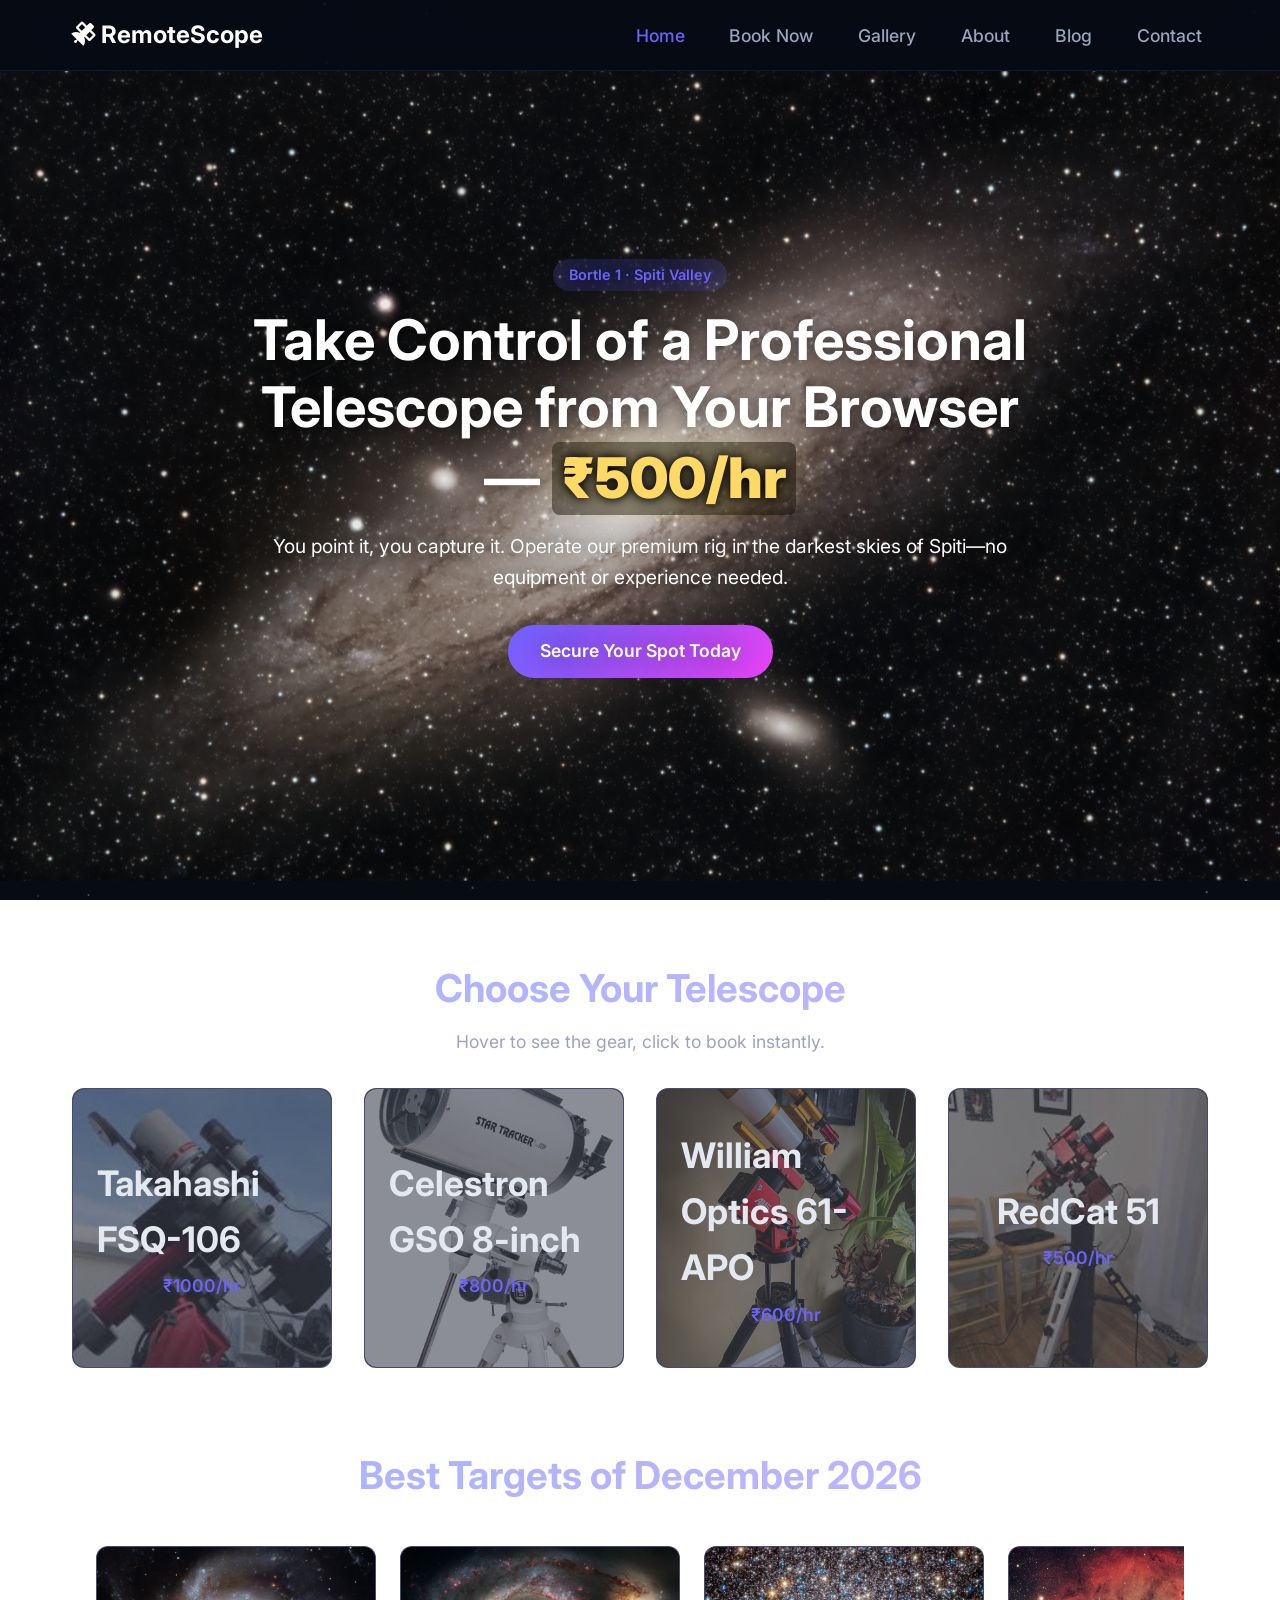
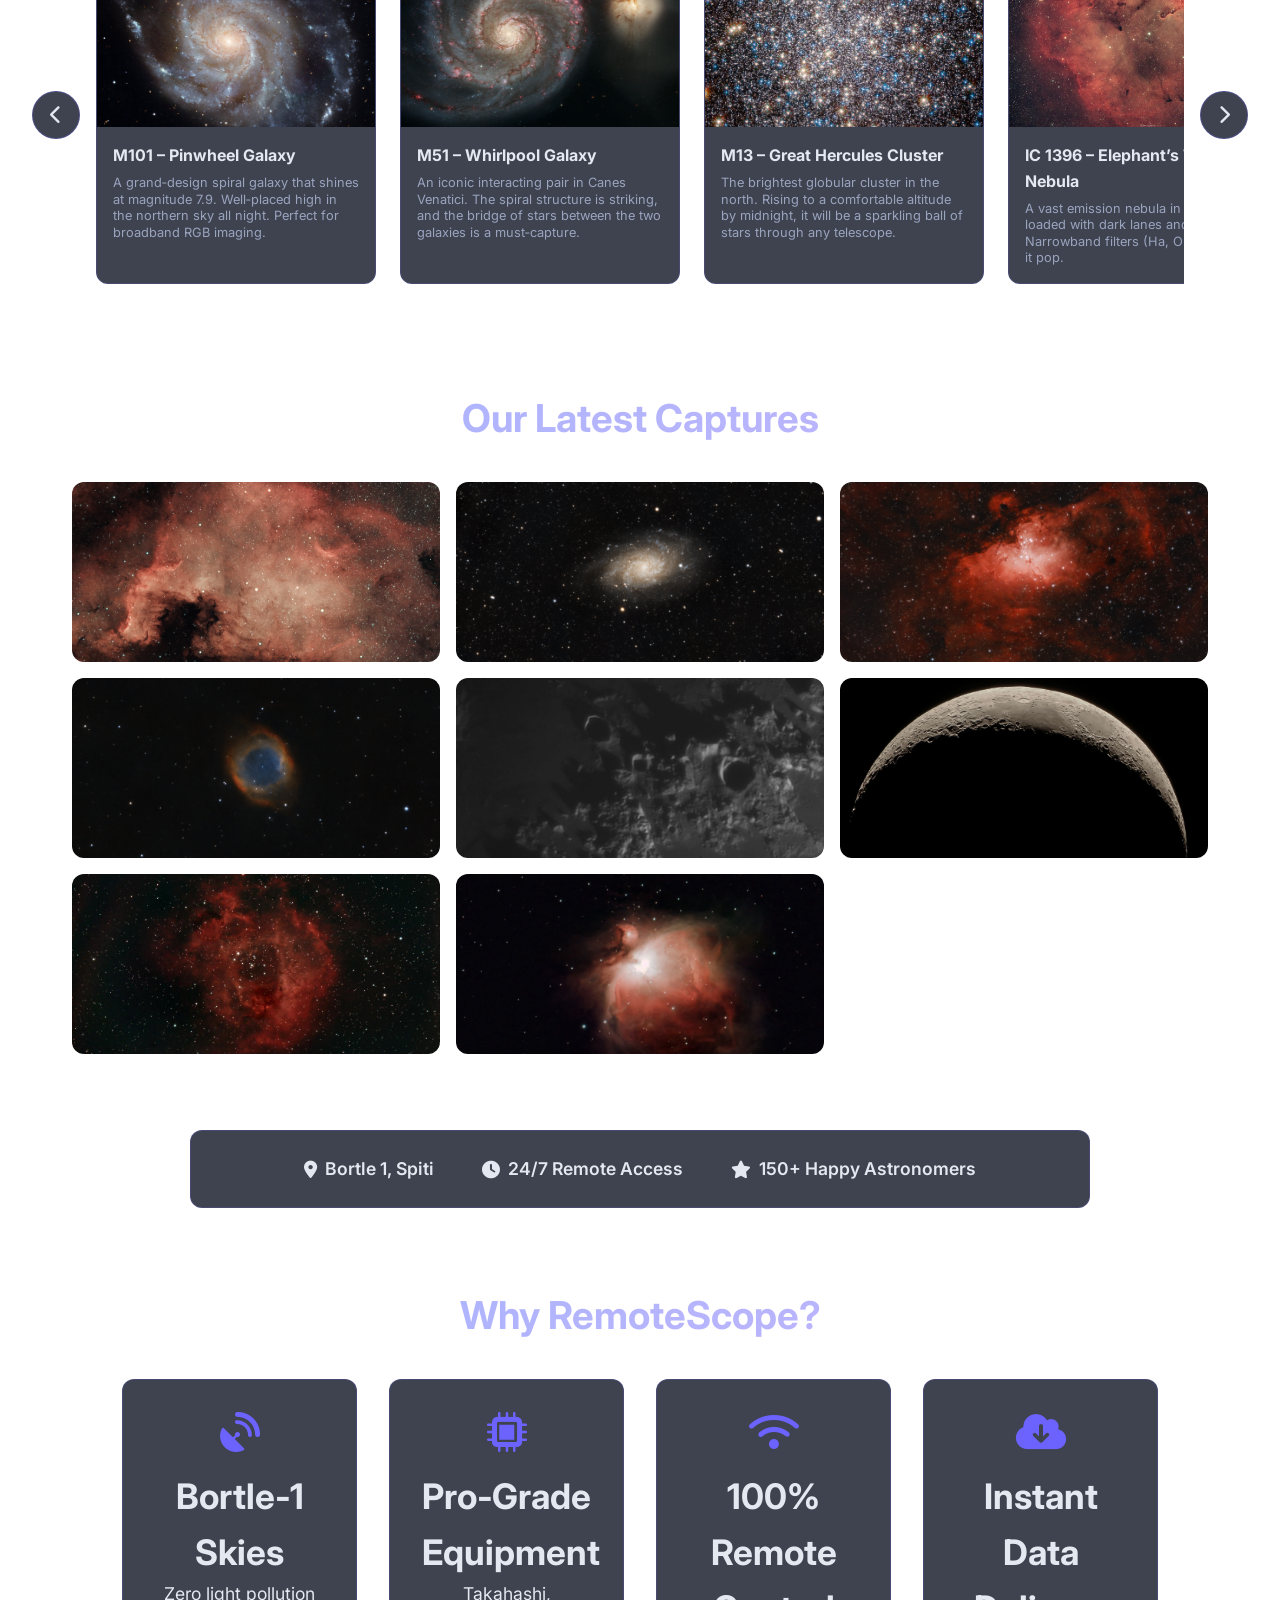
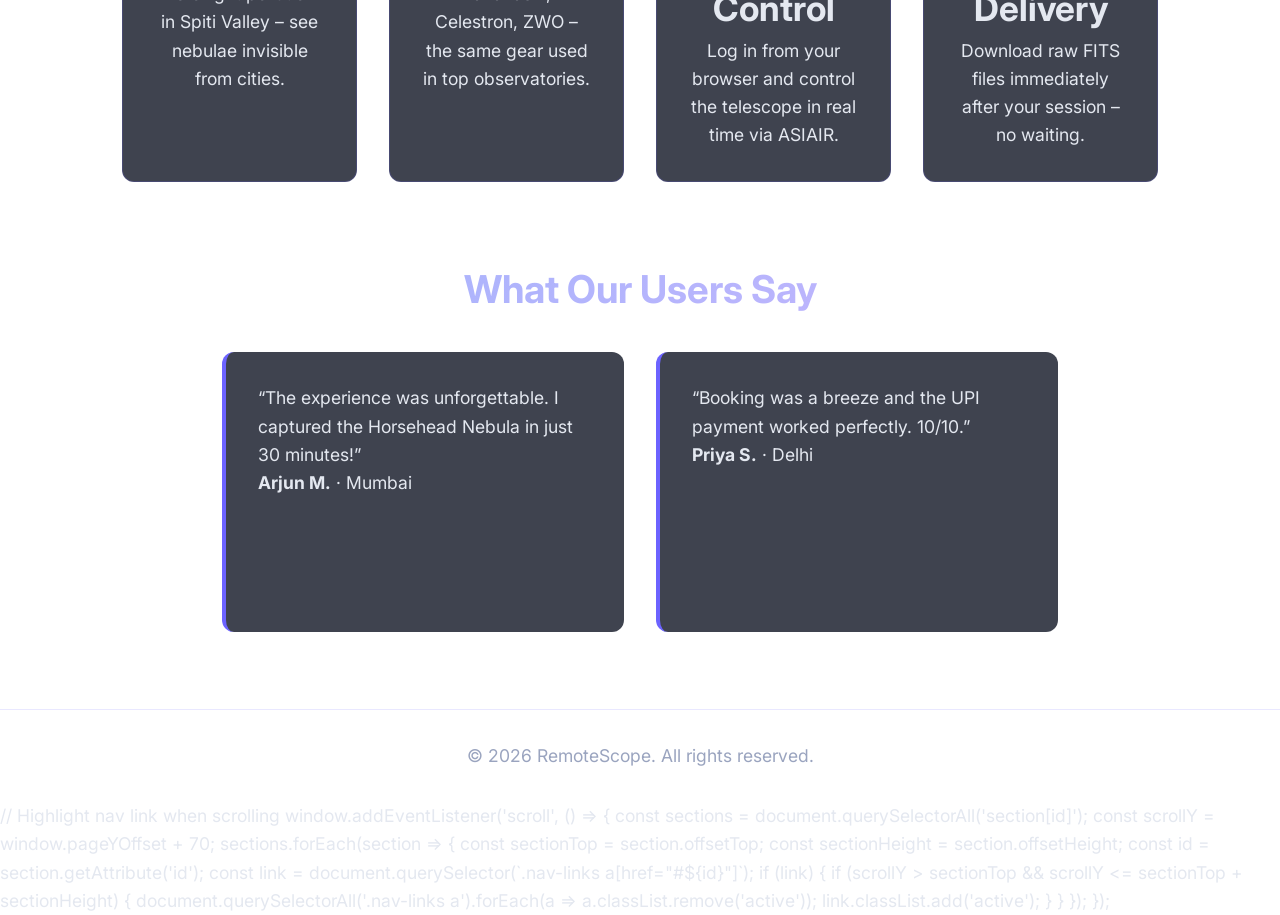
==== commit 1d7df2a4: "Implement dot navigation for carousel Added dot navigation for carousel functionality." ====
--- a/index.html
+++ b/index.html
@@ -187,6 +187,25 @@
 const leftBtn = document.getElementById('carousel-left');
 const rightBtn = document.getElementById('carousel-right');
     if (!track) return;
+// Build dot navigation
+const dotContainer = document.getElementById('carousel-dots');
+if (dotContainer) {
+    const updateDots = () => {
+        const cards = track.querySelectorAll('.carousel-card');
+        const activeIndex = Math.round(track.scrollLeft / (track.scrollWidth / cards.length));
+        dotContainer.innerHTML = '';
+        cards.forEach((_, i) => {
+            const dot = document.createElement('span');
+            dot.className = `carousel-dot ${i === activeIndex ? 'active' : ''}`;
+            dot.addEventListener('click', () => {
+                track.scrollTo({ left: i * cards[0].offsetWidth, behavior: 'smooth' });
+            });
+            dotContainer.appendChild(dot);
+        });
+    };
+    updateDots();
+    track.addEventListener('scroll', updateDots);
+}
 
     // Helper: get width of one carousel card
     function getCardWidth() {
--- a/style.css
+++ b/style.css
@@ -1242,3 +1242,23 @@
         will-change: transform;
     }
 }
+
+.carousel-dots {
+    display: flex;
+    justify-content: center;
+    gap: 0.6rem;
+    margin-top: 1.2rem;
+}
+.carousel-dot {
+    width: 10px;
+    height: 10px;
+    border-radius: 50%;
+    background: var(--text-secondary);
+    opacity: 0.4;
+    transition: opacity 0.3s, transform 0.3s;
+}
+.carousel-dot.active {
+    opacity: 1;
+    background: var(--accent);
+    transform: scale(1.2);
+}
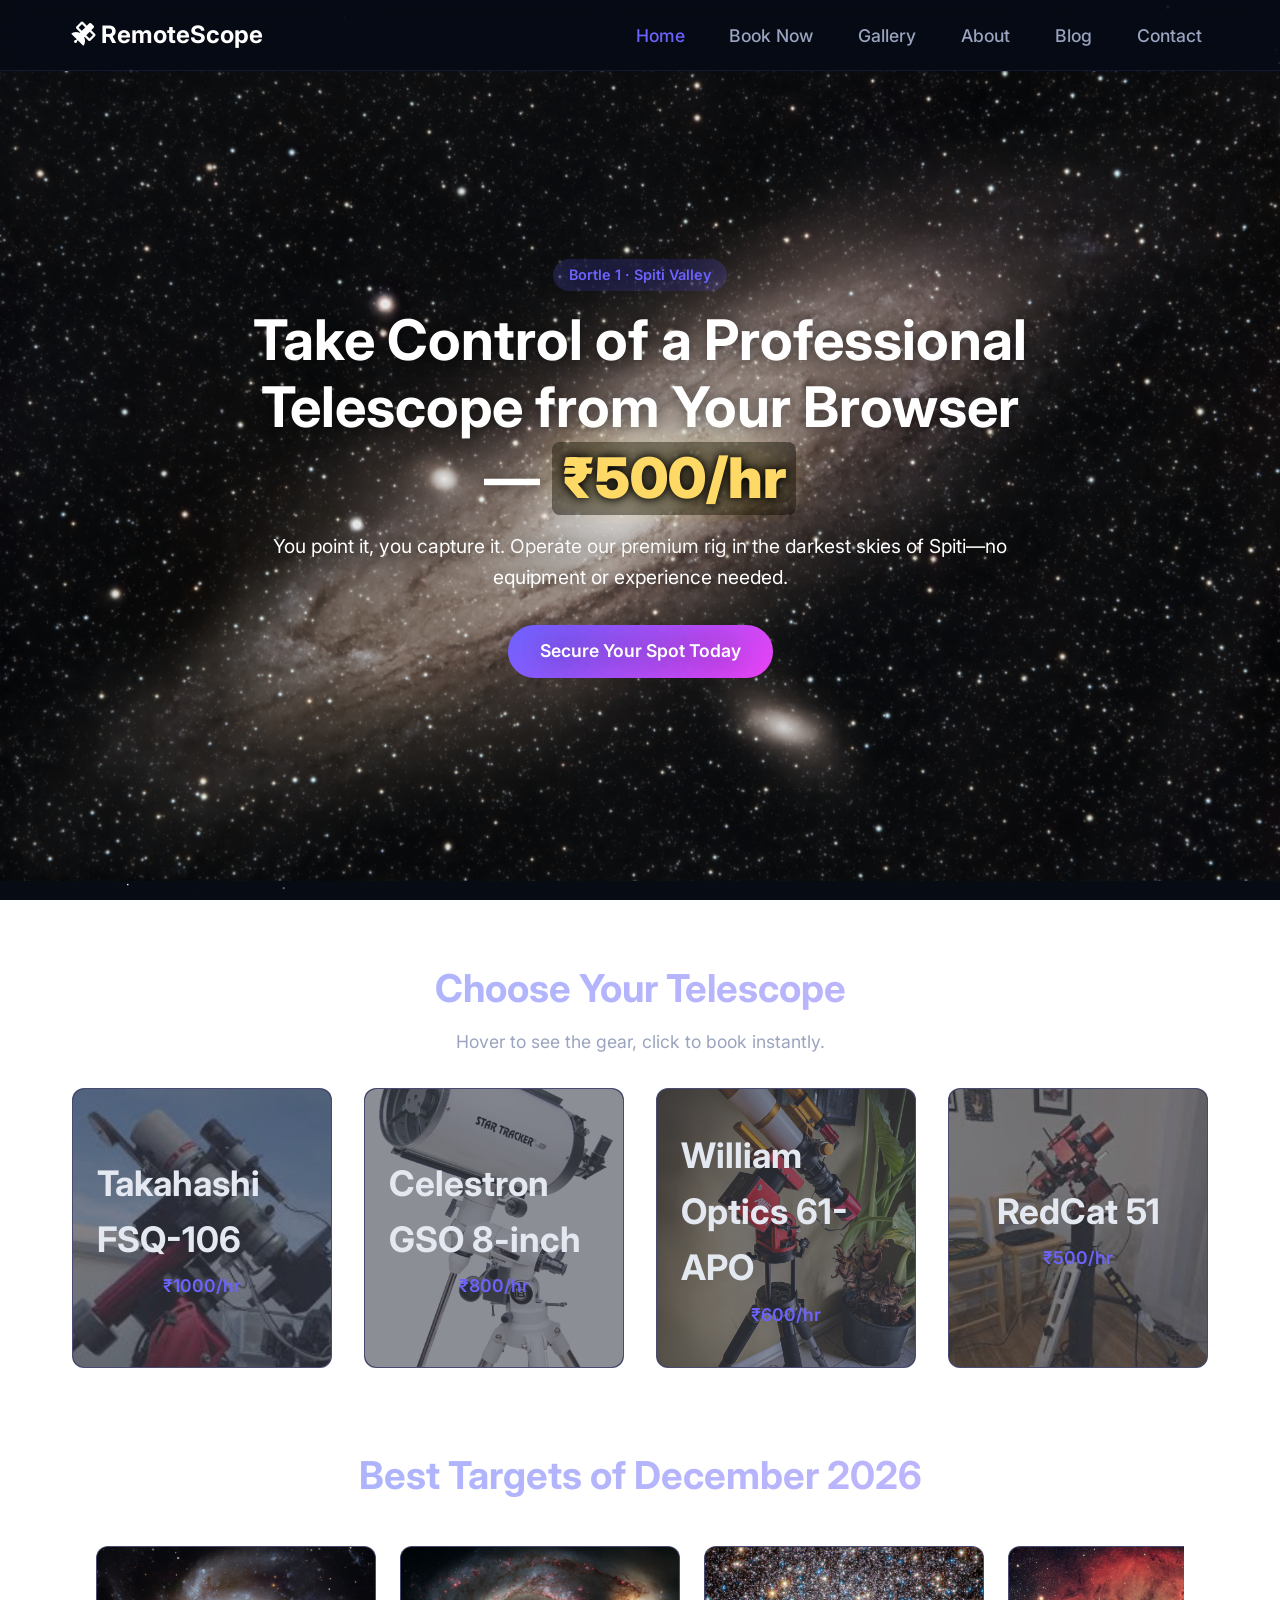
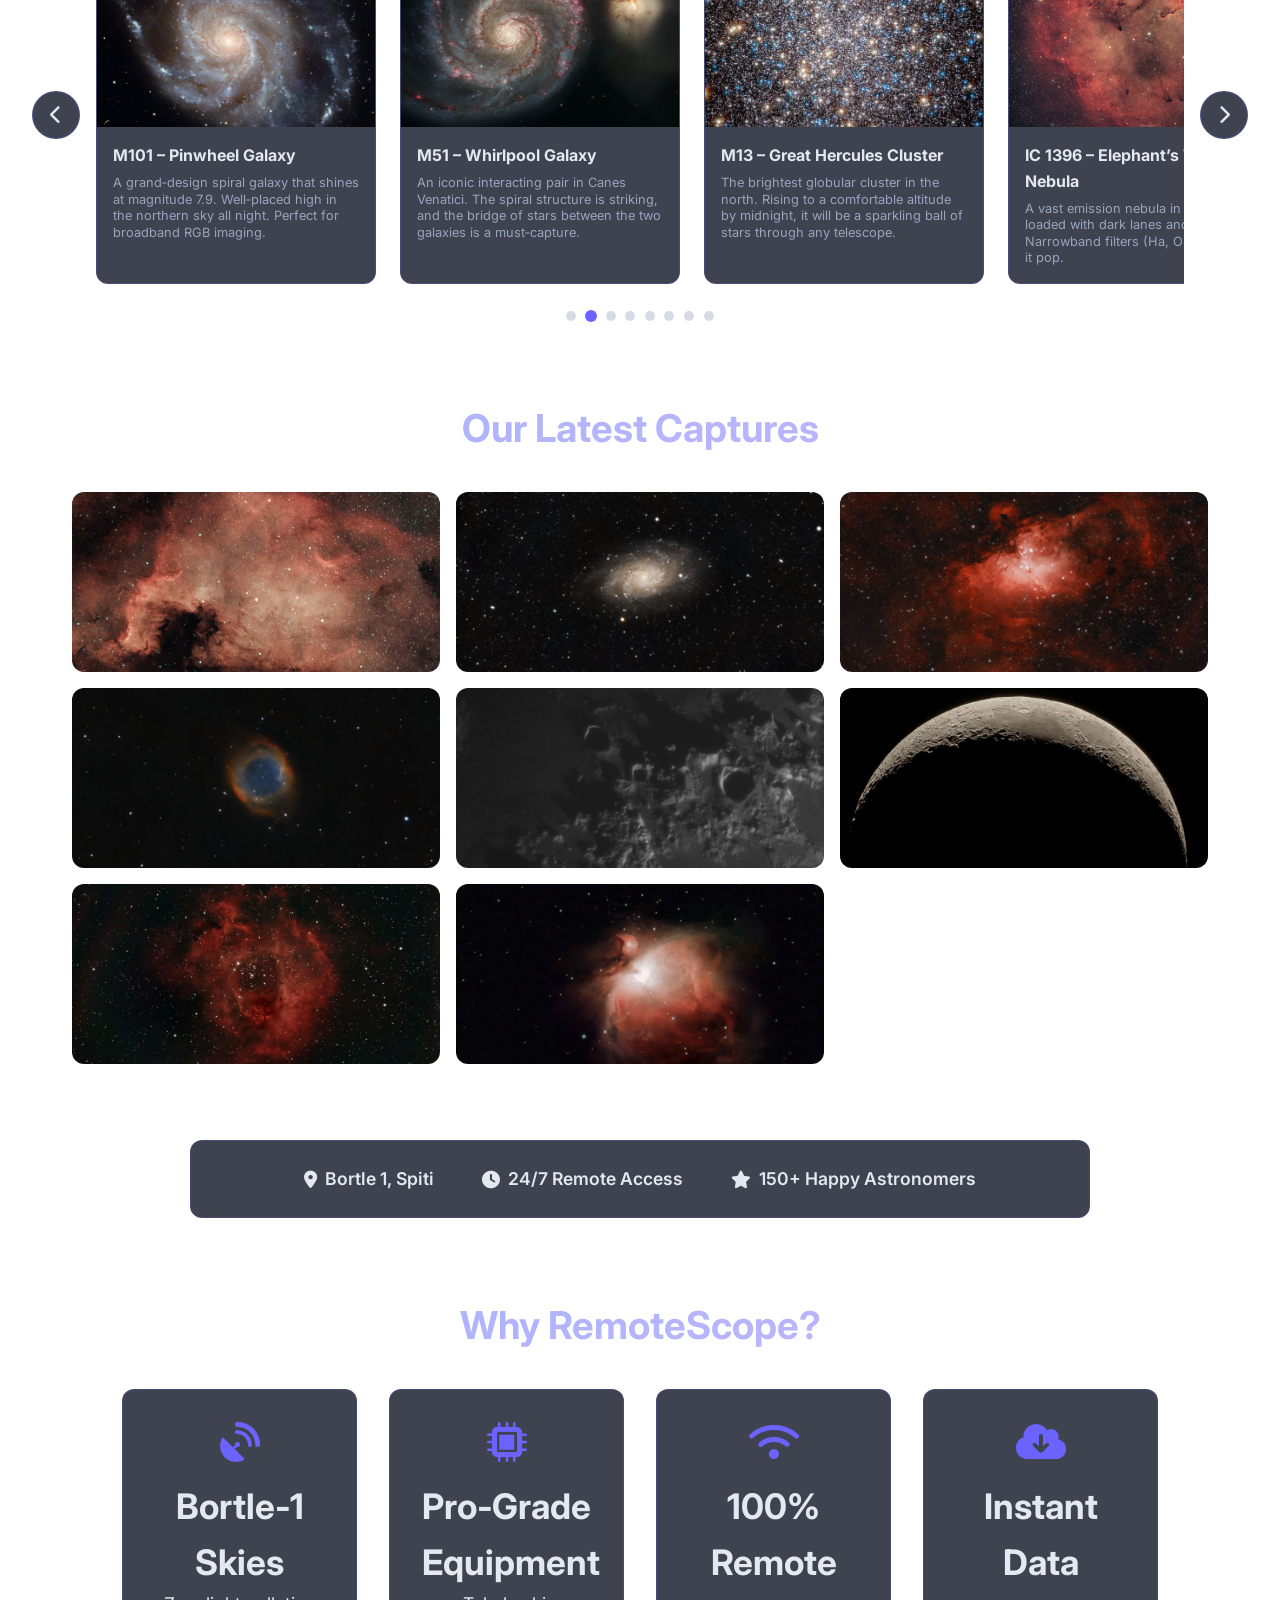
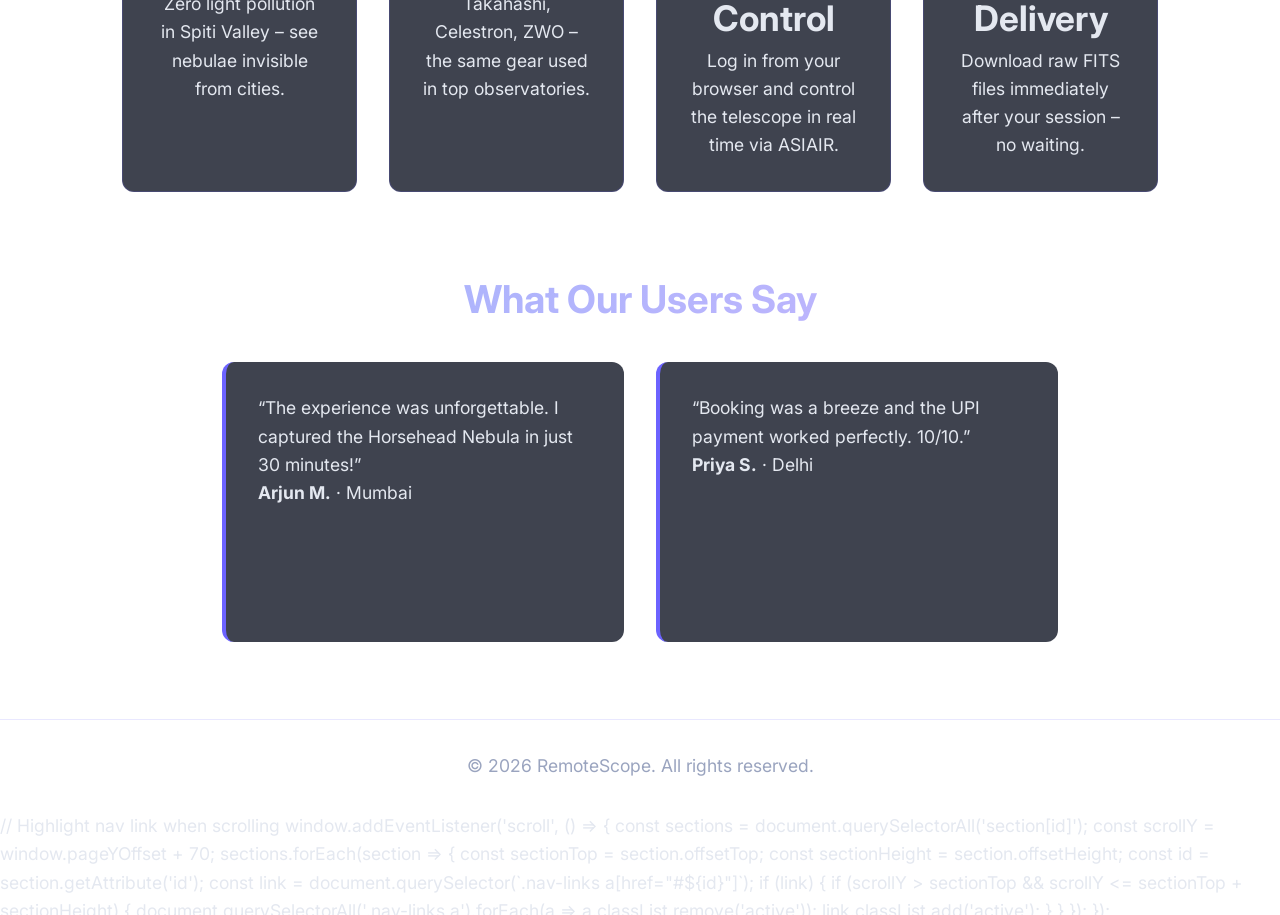
==== commit 471c96e4: "Enhance carousel dot navigation functionality Updated dot navigation to find the closest card to the" ====
--- a/index.html
+++ b/index.html
@@ -188,23 +188,44 @@
 const rightBtn = document.getElementById('carousel-right');
     if (!track) return;
 // Build dot navigation
+// Build dot navigation (using centre proximity)
 const dotContainer = document.getElementById('carousel-dots');
 if (dotContainer) {
     const updateDots = () => {
         const cards = track.querySelectorAll('.carousel-card');
-        const activeIndex = Math.round(track.scrollLeft / (track.scrollWidth / cards.length));
+        if (!cards.length) return;
+
+        // Find the card closest to the centre of the visible area
+        const trackCenter = track.scrollLeft + track.clientWidth / 2;
+        let activeIndex = 0;
+        let minDistance = Infinity;
+
+        cards.forEach((card, i) => {
+            const cardCenter = card.offsetLeft + card.offsetWidth / 2;
+            const distance = Math.abs(trackCenter - cardCenter);
+            if (distance < minDistance) {
+                minDistance = distance;
+                activeIndex = i;
+            }
+        });
+
+        // Rebuild dots
         dotContainer.innerHTML = '';
         cards.forEach((_, i) => {
             const dot = document.createElement('span');
             dot.className = `carousel-dot ${i === activeIndex ? 'active' : ''}`;
             dot.addEventListener('click', () => {
-                track.scrollTo({ left: i * cards[0].offsetWidth, behavior: 'smooth' });
+                // Scroll the target card smoothly into view
+                cards[i].scrollIntoView({ behavior: 'smooth', block: 'nearest', inline: 'center' });
             });
             dotContainer.appendChild(dot);
         });
     };
+
     updateDots();
     track.addEventListener('scroll', updateDots);
+    // Recalculate on window resize (in case card sizes change)
+    window.addEventListener('resize', updateDots);
 }
 
     // Helper: get width of one carousel card
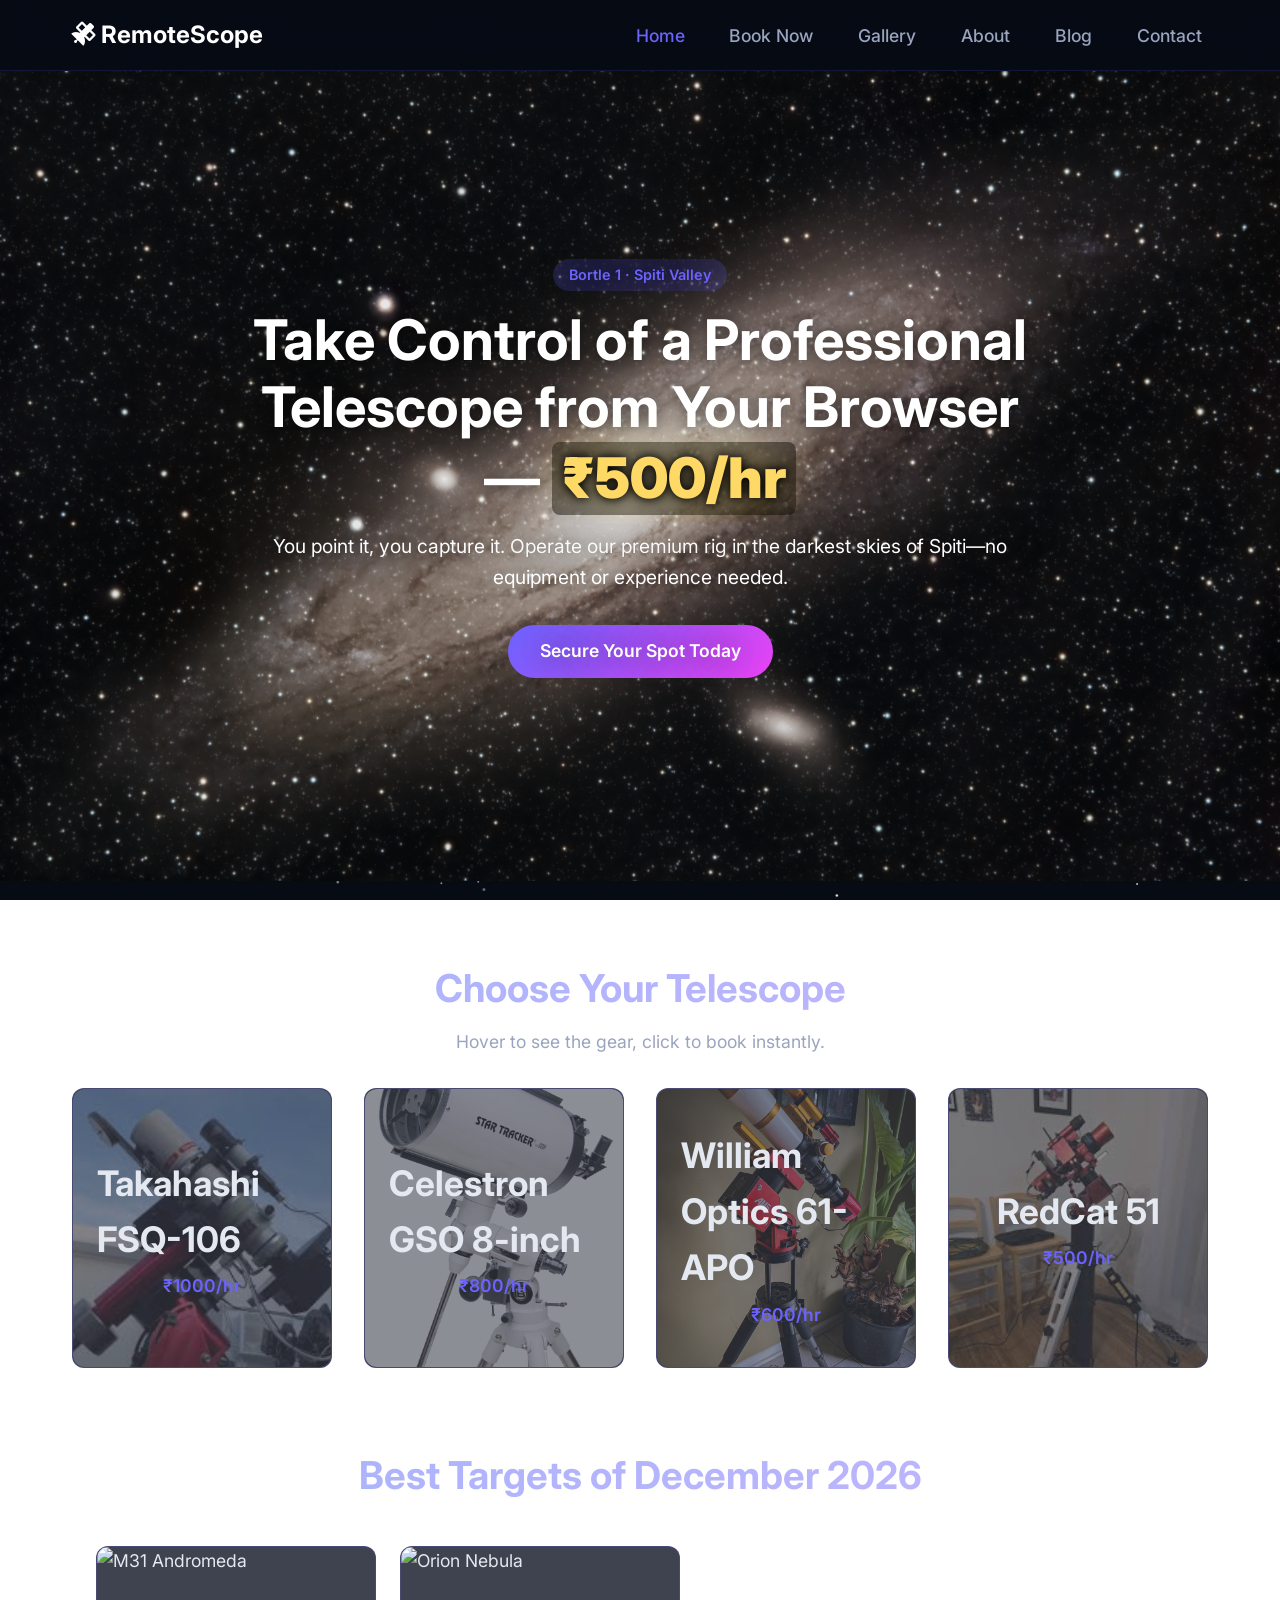
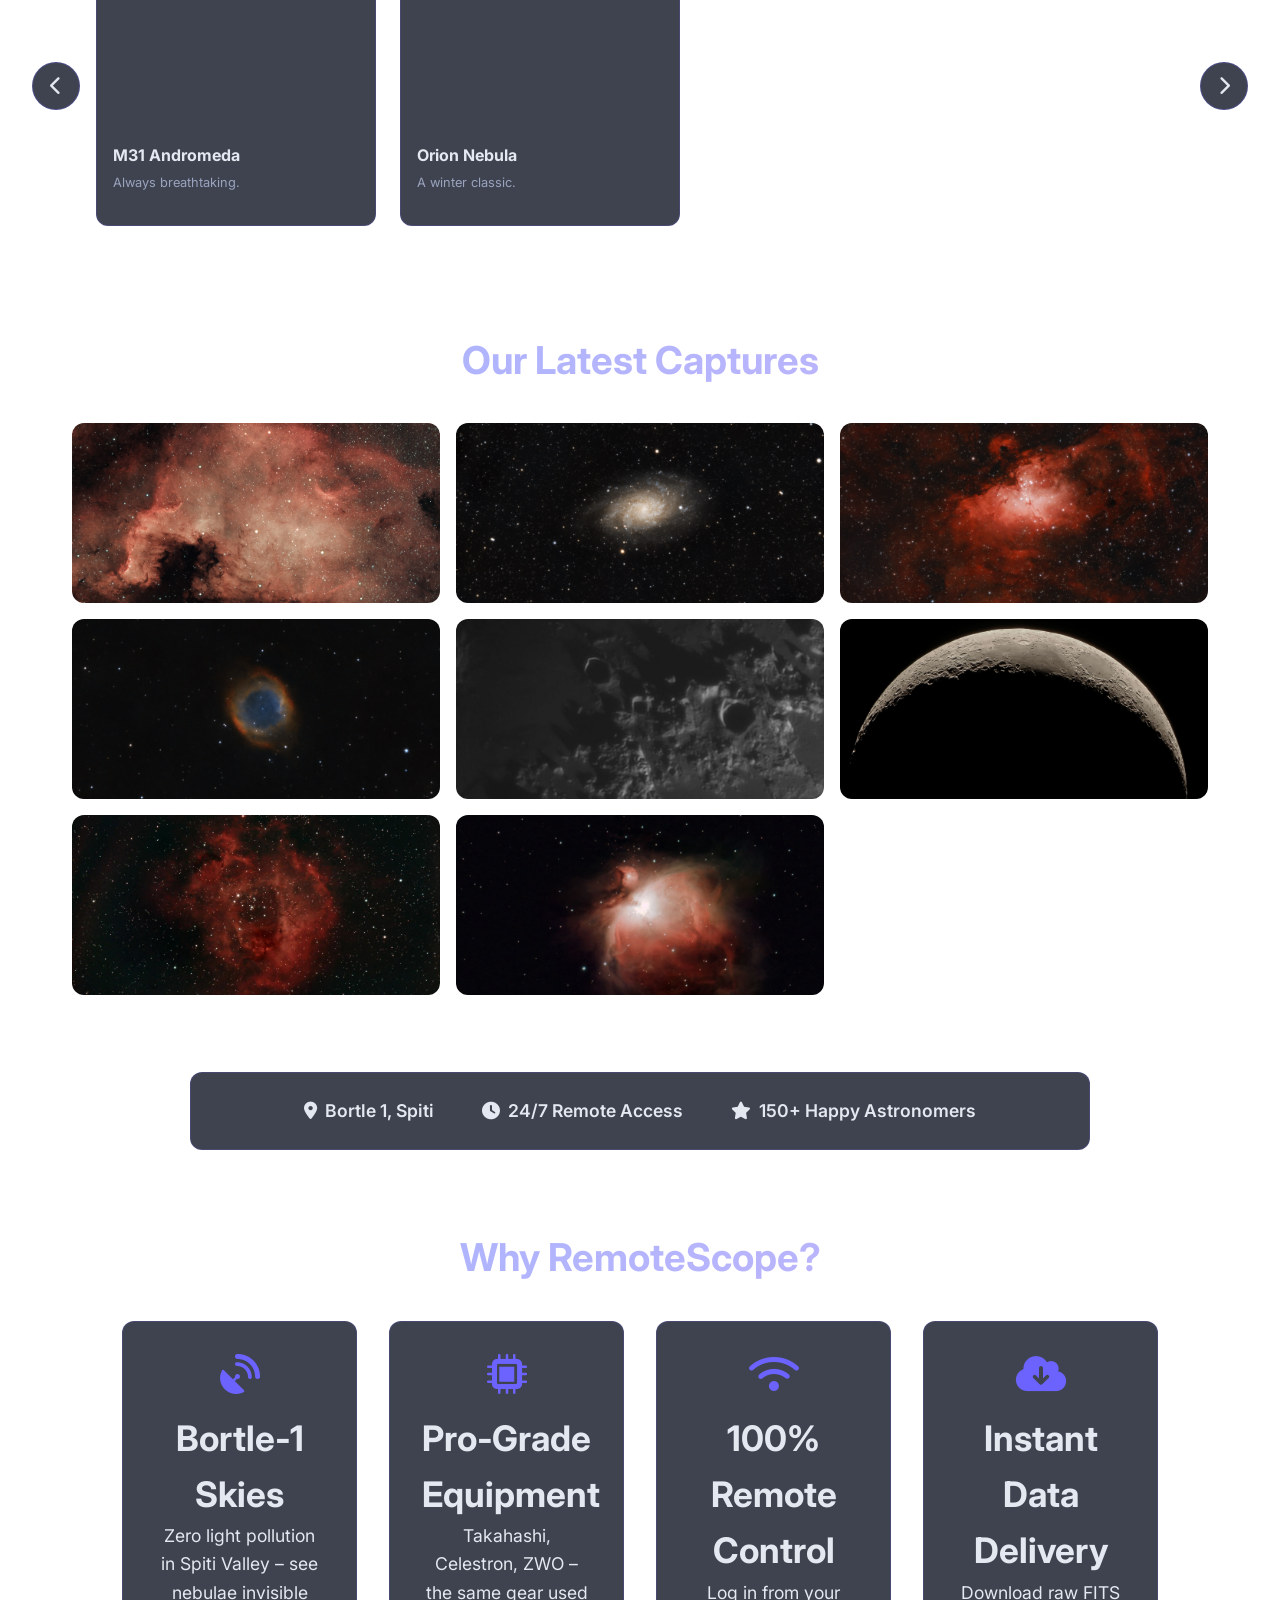
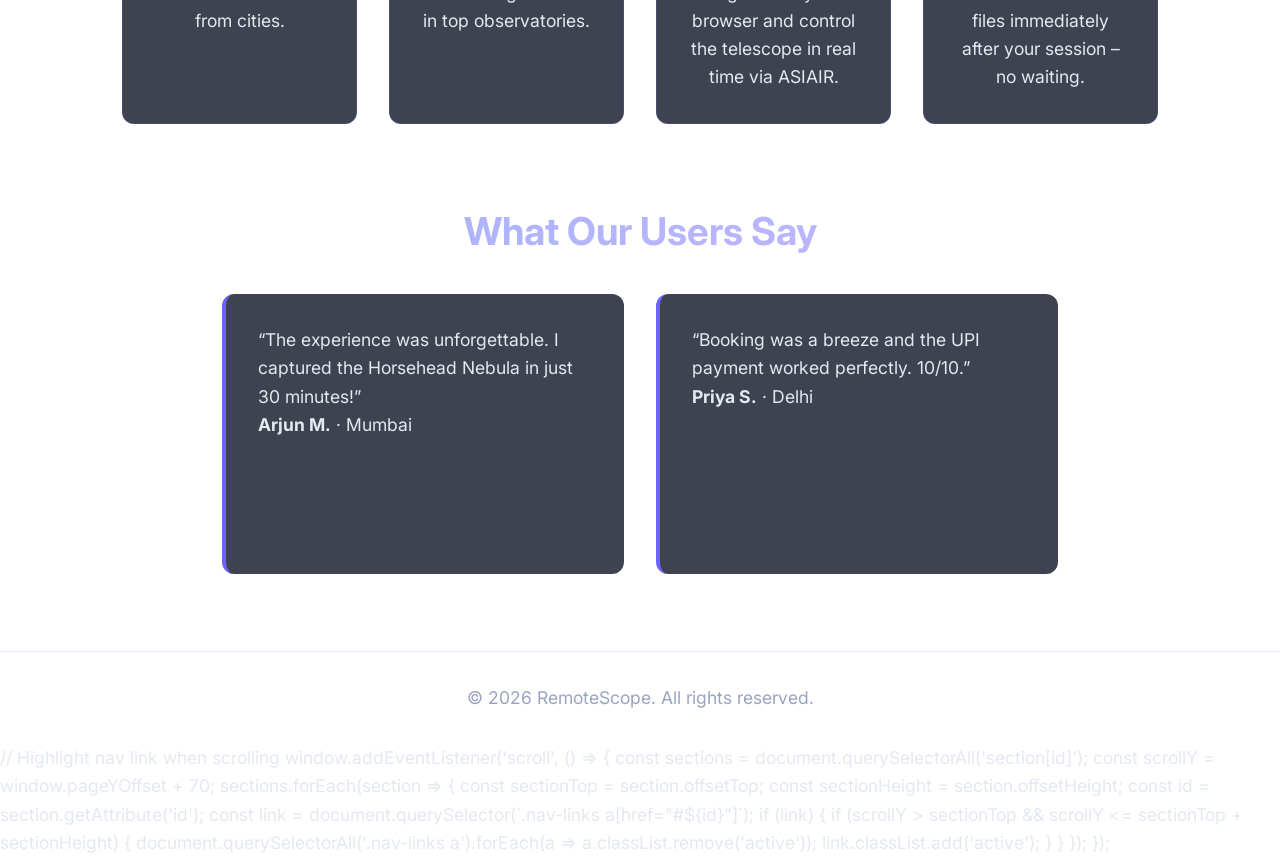
==== commit ae7b155f: "Refactor carousel dot navigation and update logic Refactor carousel dot navigation logic to improve " ====
--- a/index.html
+++ b/index.html
@@ -161,6 +161,9 @@
                 </div>
             </div>
         `).join('');
+        // Reset to first card and build dots
+track.scrollLeft = 0;
+updateCarouselDots();
     } catch (err) {
         console.warn('Monthly targets failed, showing fallback');
         // Simple fallback with a few hard‑coded targets (optional)
@@ -189,44 +192,47 @@
     if (!track) return;
 // Build dot navigation
 // Build dot navigation (using centre proximity)
-const dotContainer = document.getElementById('carousel-dots');
-if (dotContainer) {
-    const updateDots = () => {
-        const cards = track.querySelectorAll('.carousel-card');
-        if (!cards.length) return;
-
-        // Find the card closest to the centre of the visible area
-        const trackCenter = track.scrollLeft + track.clientWidth / 2;
-        let activeIndex = 0;
-        let minDistance = Infinity;
-
-        cards.forEach((card, i) => {
-            const cardCenter = card.offsetLeft + card.offsetWidth / 2;
-            const distance = Math.abs(trackCenter - cardCenter);
-            if (distance < minDistance) {
-                minDistance = distance;
-                activeIndex = i;
-            }
+function updateCarouselDots() {
+    const dotContainer = document.getElementById('carousel-dots');
+    if (!dotContainer) return;
+
+    const track = document.getElementById('carousel-track');
+    if (!track) return;
+
+    const cards = track.querySelectorAll('.carousel-card');
+    if (!cards.length) return;
+
+    const trackCenter = track.scrollLeft + track.clientWidth / 2;
+    let activeIndex = 0;
+    let minDistance = Infinity;
+
+    cards.forEach((card, i) => {
+        const cardCenter = card.offsetLeft + card.offsetWidth / 2;
+        const distance = Math.abs(trackCenter - cardCenter);
+        if (distance < minDistance) {
+            minDistance = distance;
+            activeIndex = i;
+        }
+    });
+
+    dotContainer.innerHTML = '';
+    cards.forEach((_, i) => {
+        const dot = document.createElement('span');
+        dot.className = `carousel-dot ${i === activeIndex ? 'active' : ''}`;
+        dot.addEventListener('click', () => {
+            cards[i].scrollIntoView({ behavior: 'smooth', block: 'nearest', inline: 'center' });
         });
-
-        // Rebuild dots
-        dotContainer.innerHTML = '';
-        cards.forEach((_, i) => {
-            const dot = document.createElement('span');
-            dot.className = `carousel-dot ${i === activeIndex ? 'active' : ''}`;
-            dot.addEventListener('click', () => {
-                // Scroll the target card smoothly into view
-                cards[i].scrollIntoView({ behavior: 'smooth', block: 'nearest', inline: 'center' });
-            });
-            dotContainer.appendChild(dot);
-        });
-    };
-
-    updateDots();
-    track.addEventListener('scroll', updateDots);
-    // Recalculate on window resize (in case card sizes change)
-    window.addEventListener('resize', updateDots);
+        dotContainer.appendChild(dot);
+    });
 }
+
+// Attach scroll event (only once)
+document.addEventListener('DOMContentLoaded', () => {
+    const track = document.getElementById('carousel-track');
+    if (track) {
+        track.addEventListener('scroll', updateCarouselDots);
+    }
+});
 
     // Helper: get width of one carousel card
     function getCardWidth() {
--- a/style.css
+++ b/style.css
@@ -1130,6 +1130,9 @@
     transition: background 0.3s, transform 0.2s;
     z-index: 2;
     flex-shrink: 0;
+    touch-action: manipulation;    /* prevents double‑tap zoom on iOS */
+    user-select: none;             /* prevents text selection (which can also cause a zoom flash) */
+    -webkit-user-select: none;     /* Safari‑specific */
 }
 .carousel-arrow:hover {
     background: var(--accent);
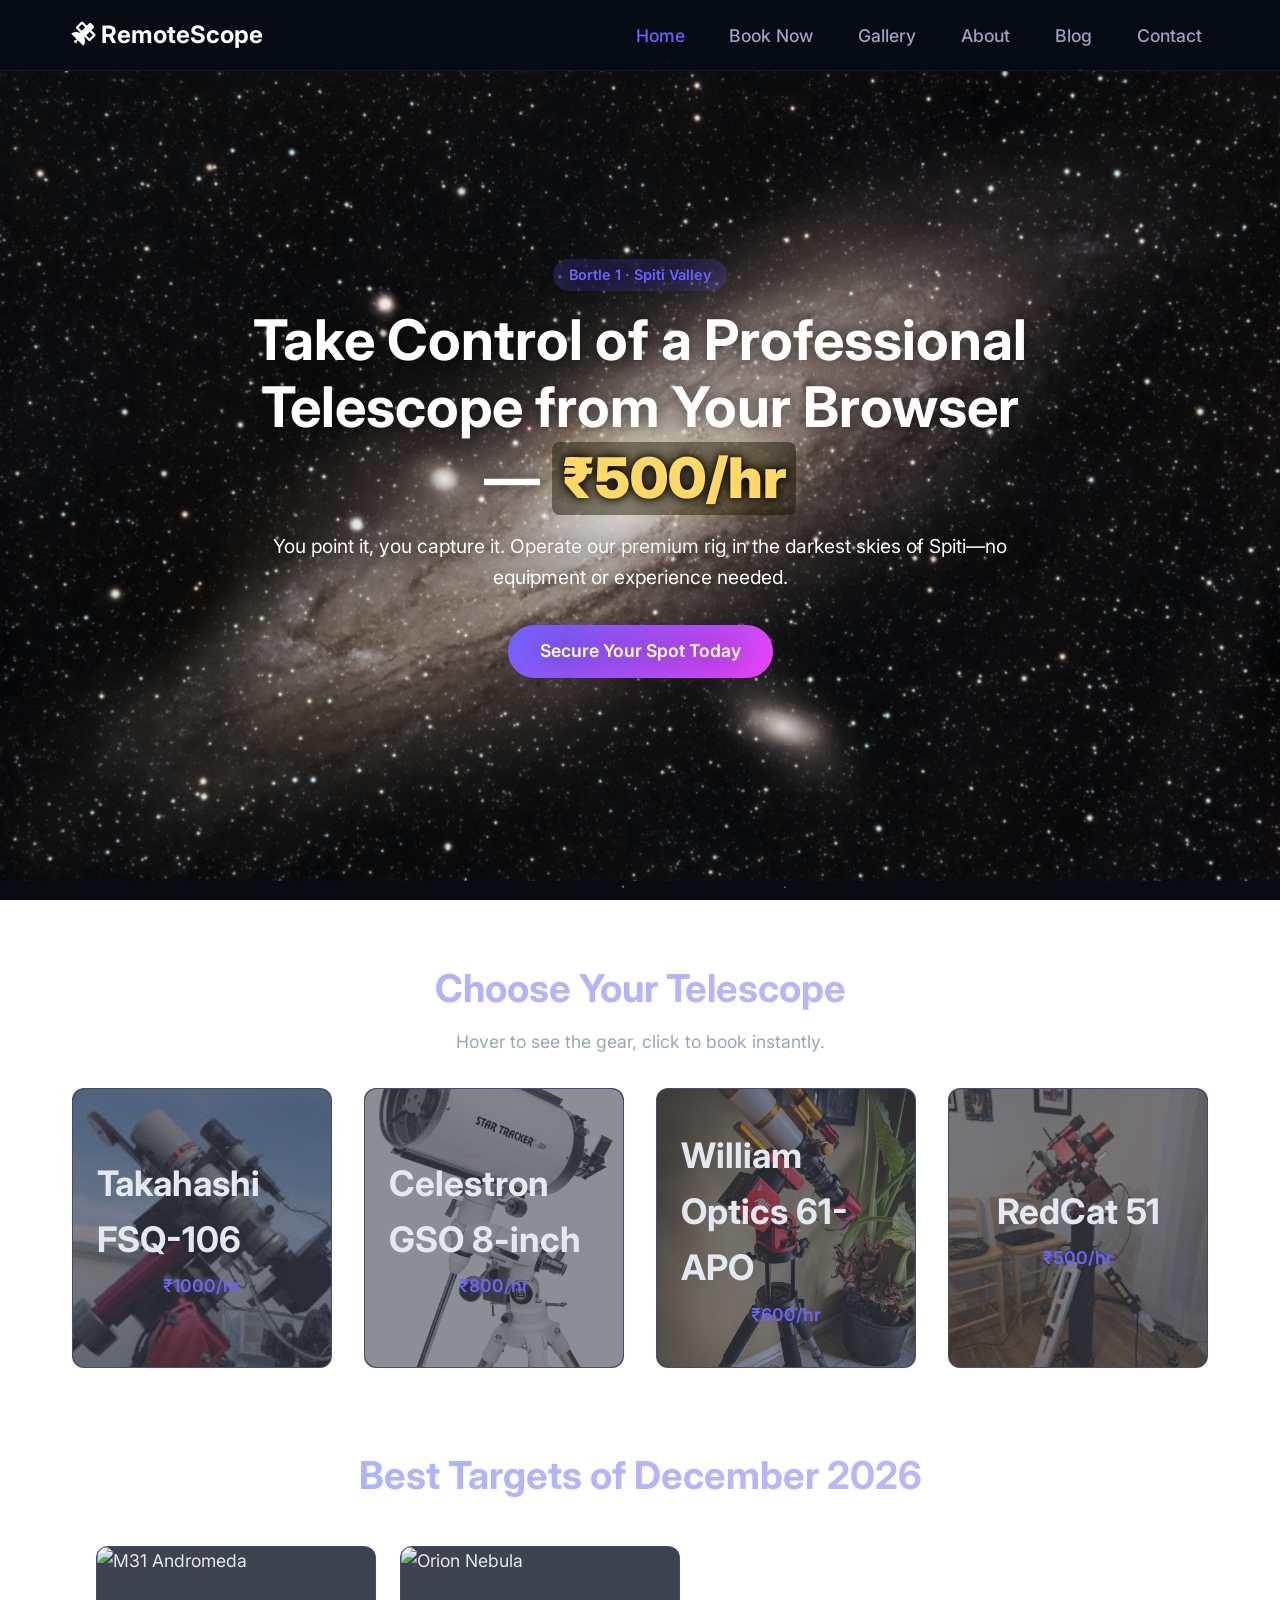
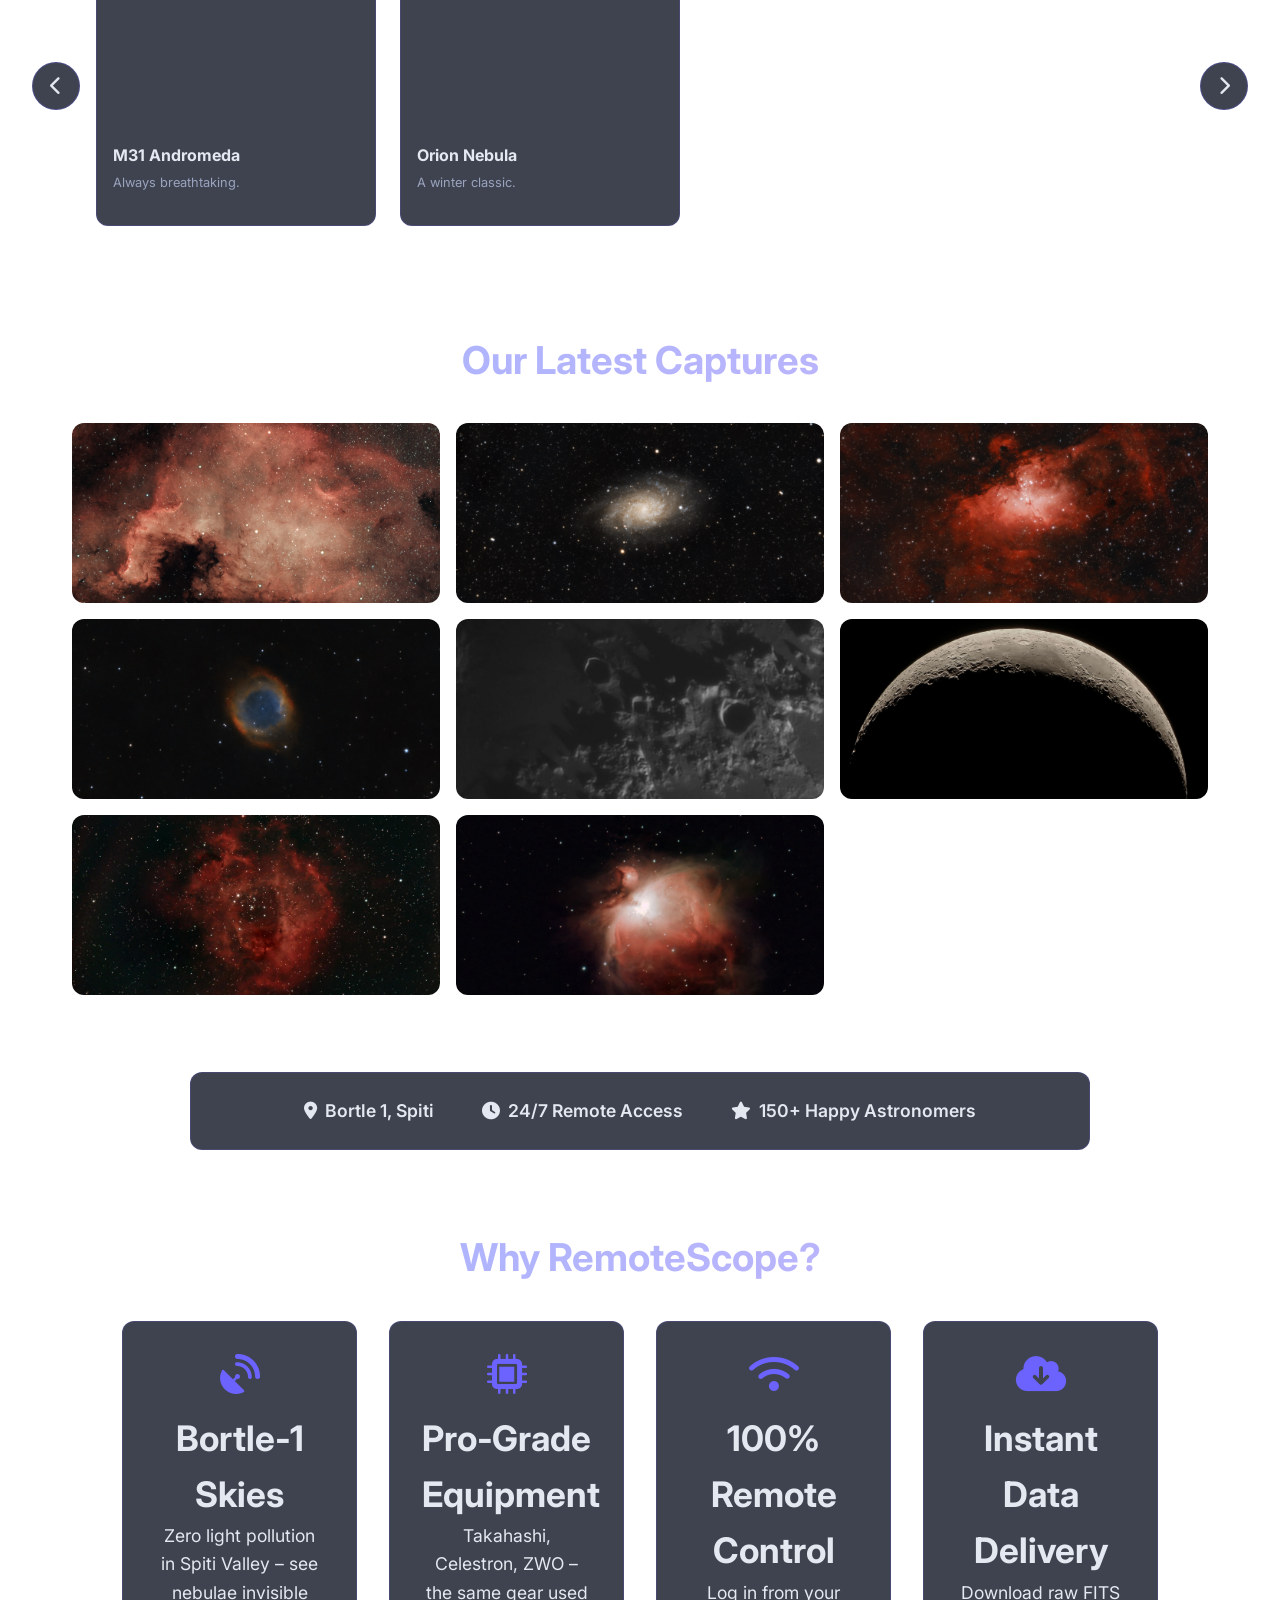
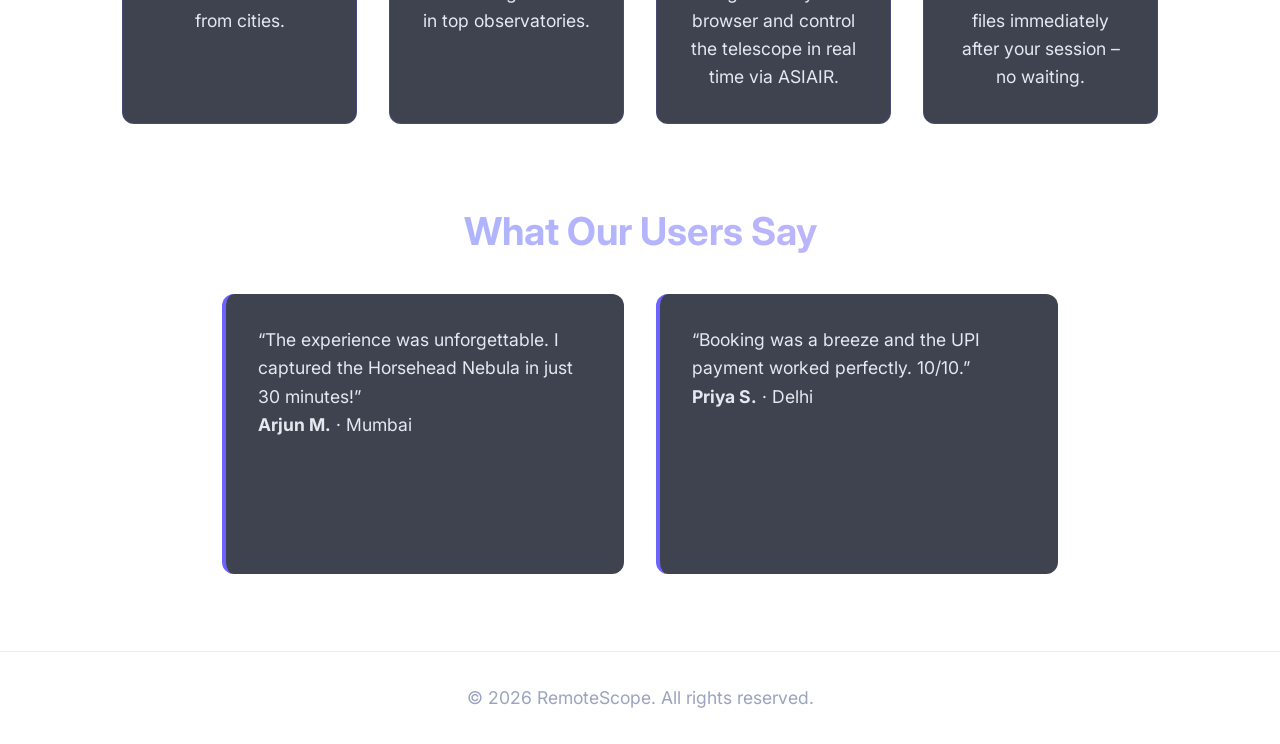
==== commit 4aeb80af: "Refactor scroll event listener for nav link highlighting" ====
--- a/index.html
+++ b/index.html
@@ -264,22 +264,27 @@
     });
     });
 </script>
-// Highlight nav link when scrolling
-window.addEventListener('scroll', () => {
-    const sections = document.querySelectorAll('section[id]');
-    const scrollY = window.pageYOffset + 70;
-    sections.forEach(section => {
-        const sectionTop = section.offsetTop;
-        const sectionHeight = section.offsetHeight;
-        const id = section.getAttribute('id');
-        const link = document.querySelector(`.nav-links a[href="#${id}"]`);
-        if (link) {
-            if (scrollY > sectionTop && scrollY <= sectionTop + sectionHeight) {
-                document.querySelectorAll('.nav-links a').forEach(a => a.classList.remove('active'));
-                link.classList.add('active');
-            }
-        }
-    });
-});
+   <script>
+        // Highlight nav link when scrolling
+        window.addEventListener('scroll', () => {
+            const sections = document.querySelectorAll('section[id]');
+            const scrollY = window.pageYOffset + 70;
+            sections.forEach(section => {
+                const sectionTop = section.offsetTop;
+                const sectionHeight = section.offsetHeight;
+                const id = section.getAttribute('id');
+                const link = document.querySelector(`.nav-links a[href="#${id}"]`);
+                if (link) {
+                    if (scrollY > sectionTop && scrollY <= sectionTop + sectionHeight) {
+                        document.querySelectorAll('.nav-links a').forEach(a => a.classList.remove('active'));
+                        link.classList.add('active');
+                    }
+                }
+            });
+        });
+    </script>
 </body>
 </html>
+
+</body>
+</html>
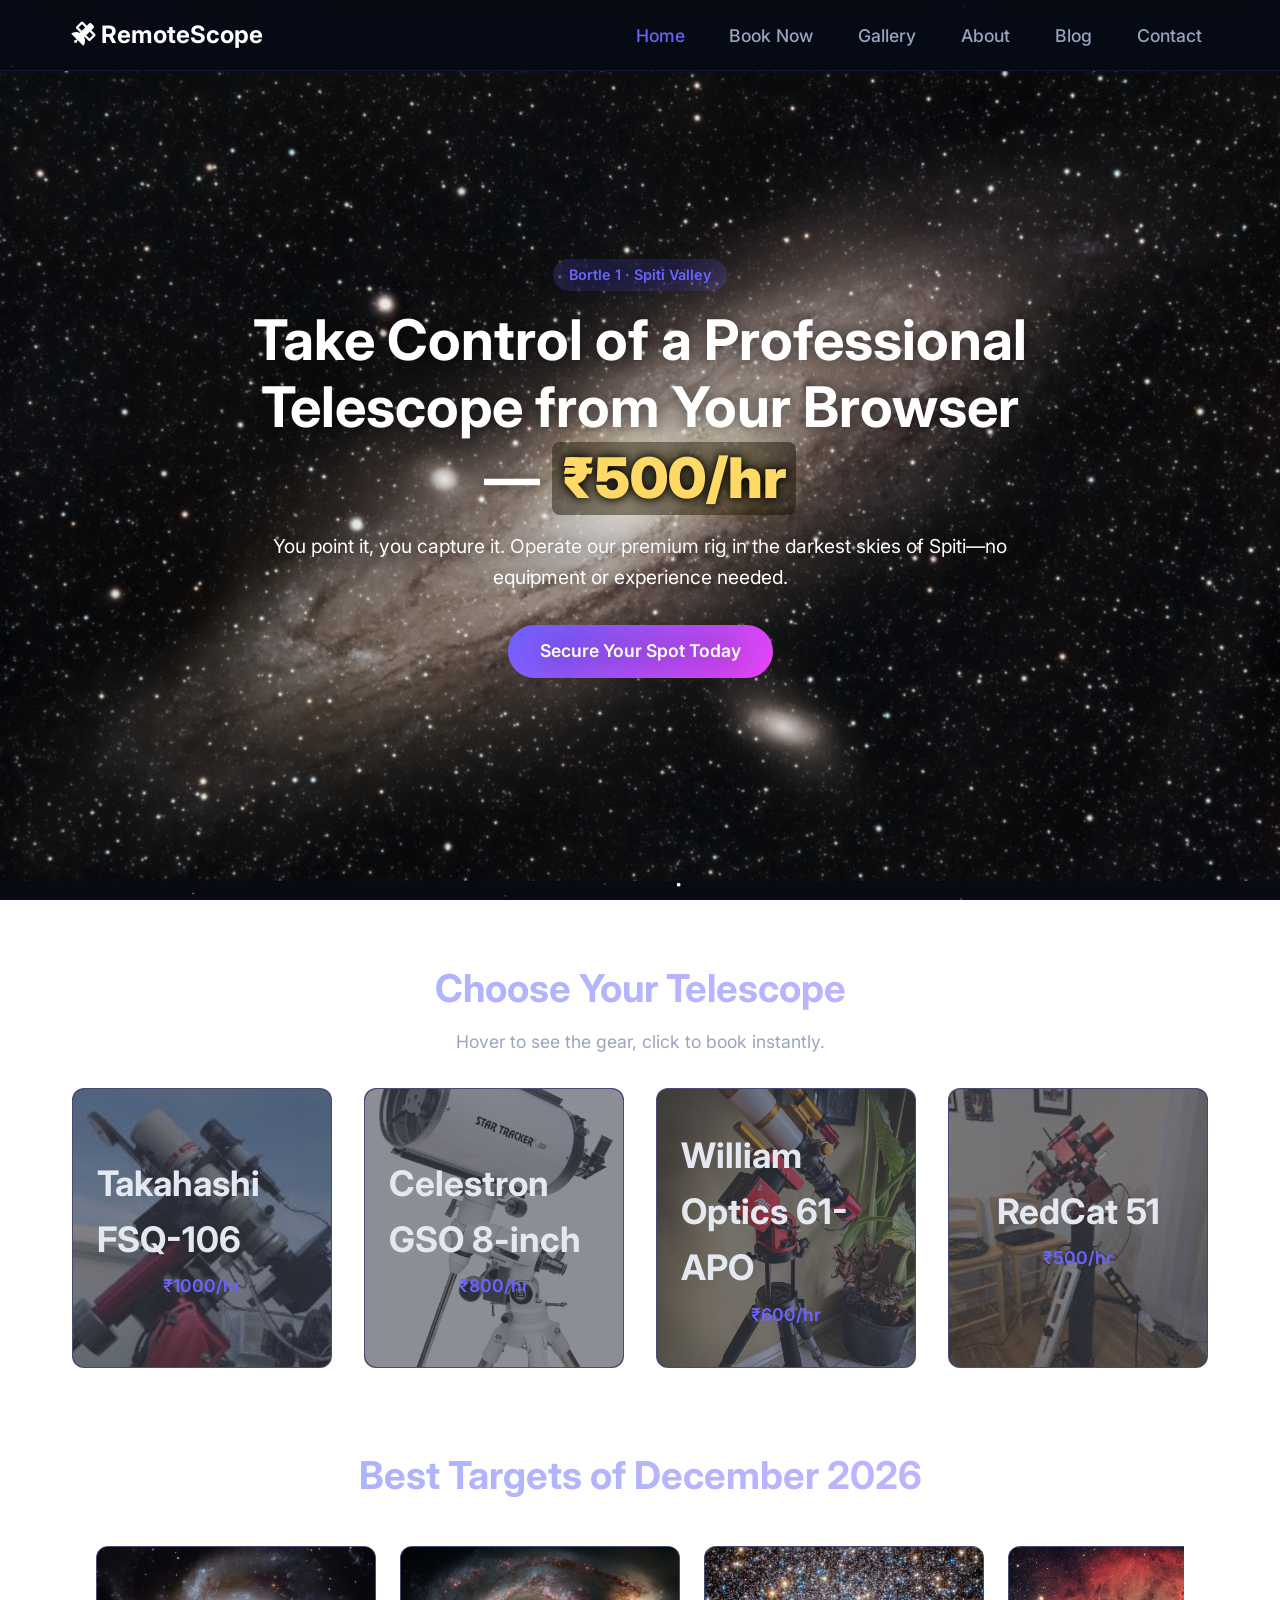
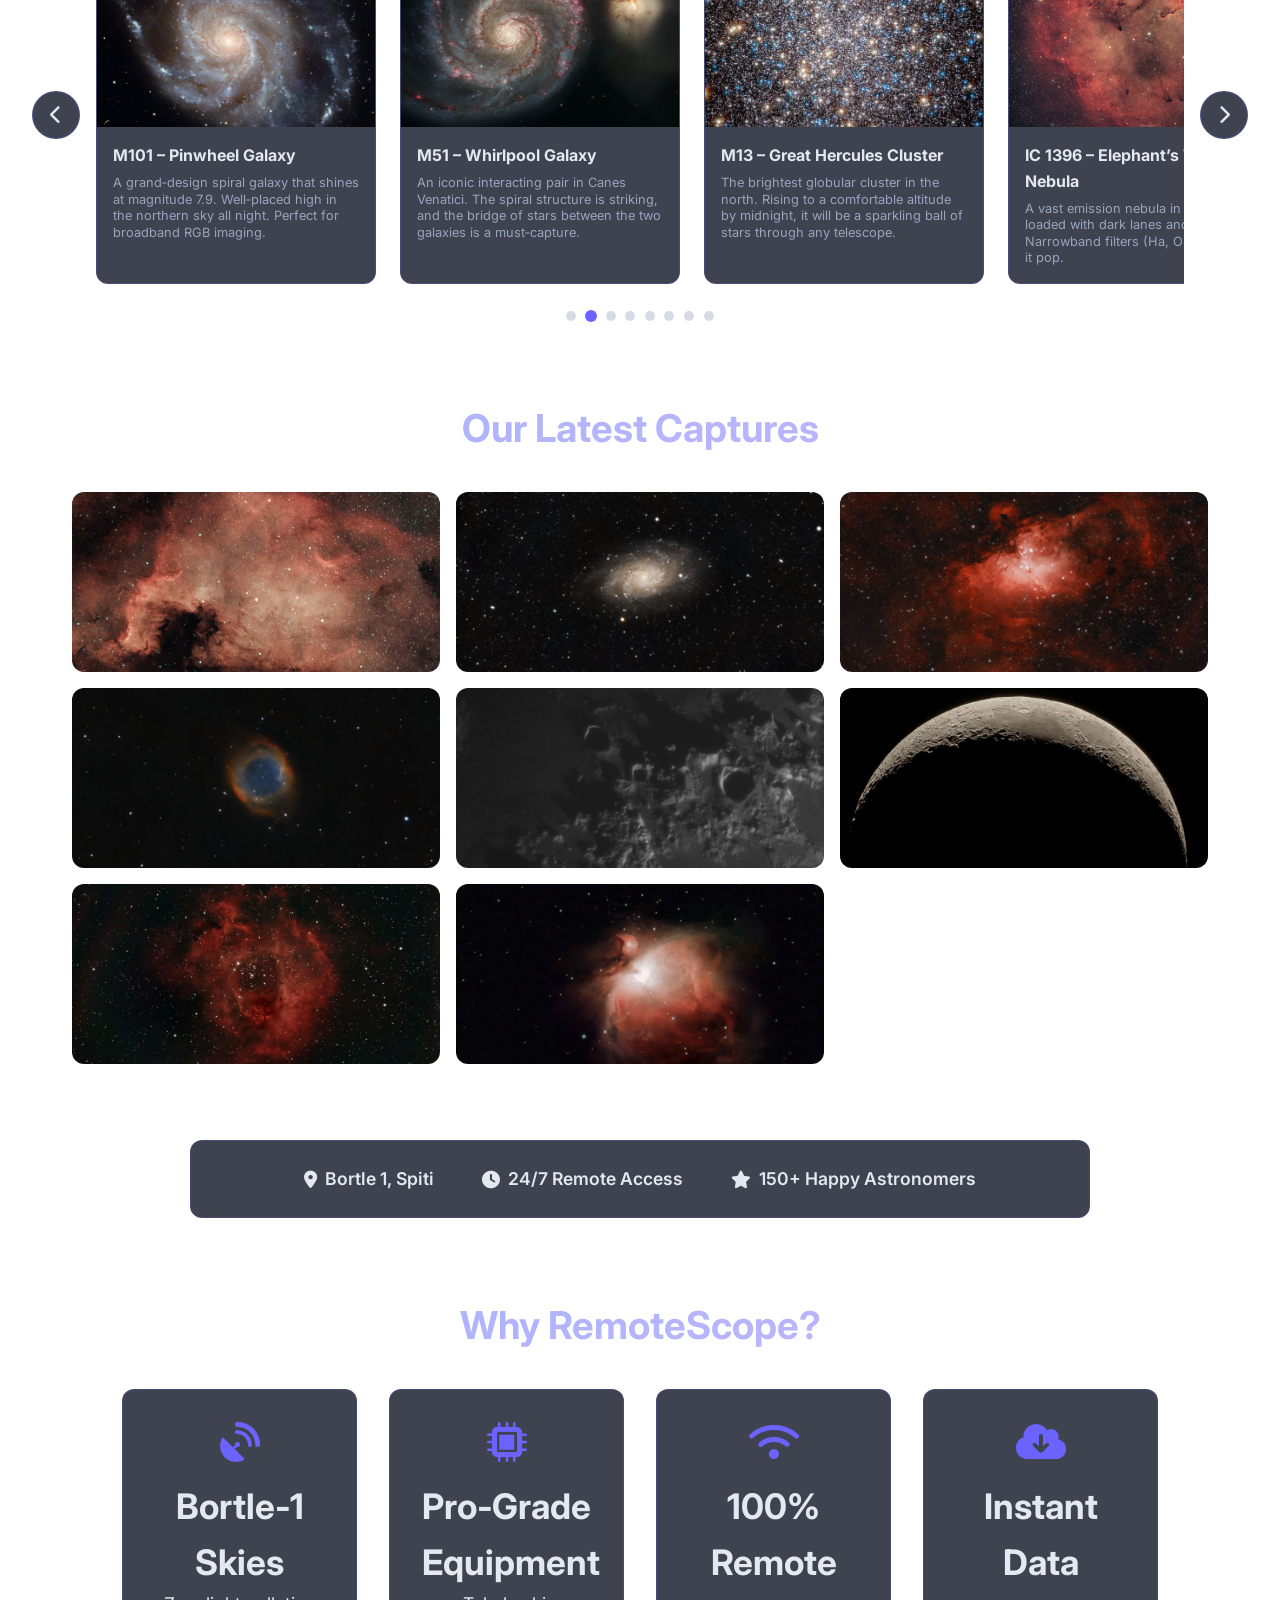
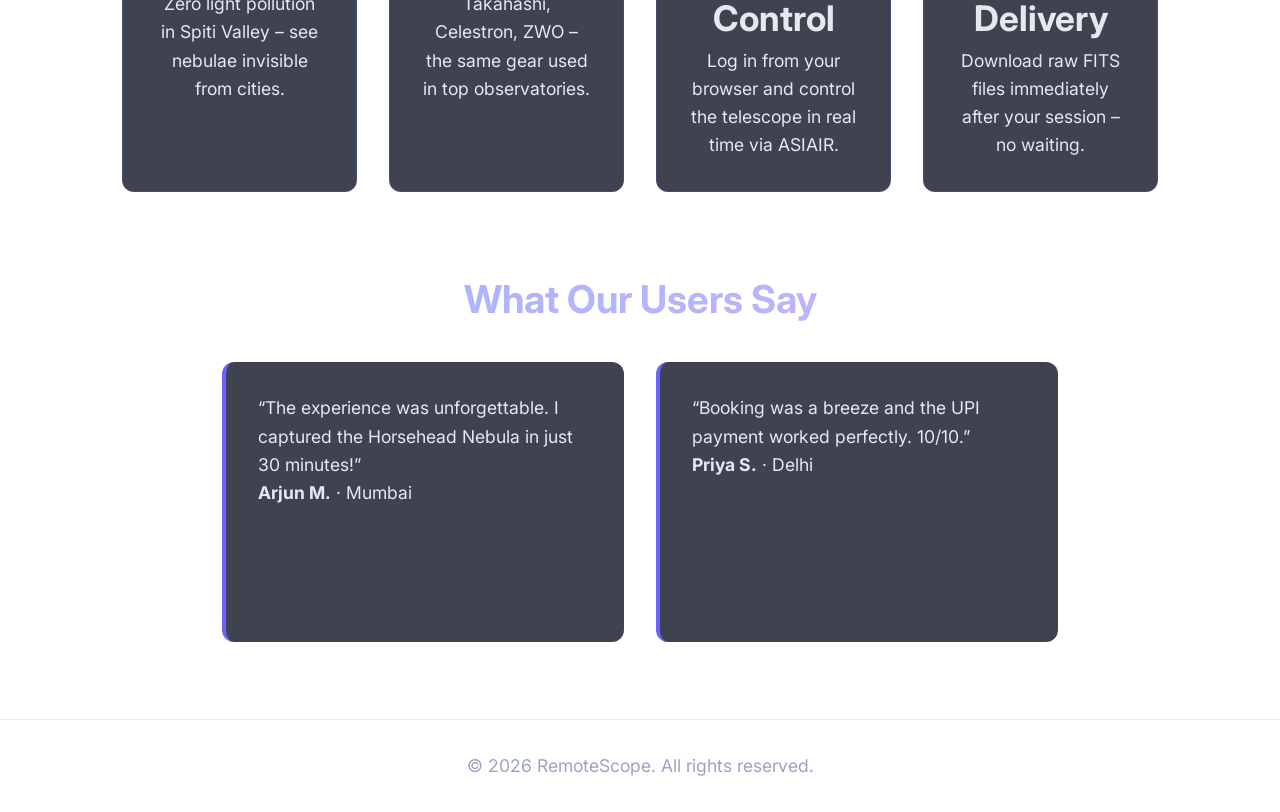
==== commit e137cd49: "Refactor carousel loading and navigation logic" ====
--- a/index.html
+++ b/index.html
@@ -130,142 +130,135 @@
     <footer>
         <p>© 2026 RemoteScope. All rights reserved.</p>
     </footer>
-
     <script src="script.js"></script>
     <script>
-    // ---- Best Targets Carousel Loader ----
-// ---- Monthly Targets Carousel (static JSON) ----
-async function loadCarouselTargets() {
-    const track = document.getElementById('carousel-track');
-    const monthSpan = document.getElementById('carousel-month');
-    if (!track || !monthSpan) return;
-
-    const now = new Date();
-    const monthName = now.toLocaleString('default', { month: 'long' });
-    monthSpan.textContent = `${monthName} ${now.getFullYear()}`;
-
-    try {
-        // Load the static JSON file
-        const response = await fetch('monthly-targets.json');
-        if (!response.ok) throw new Error('JSON not found');
-        const targets = await response.json();
-
-        if (!targets.length) throw new Error('No targets');
-
-        track.innerHTML = targets.map(t => `
-            <div class="carousel-card">
-                <img src="${t.image}" alt="${t.name}" loading="lazy">
-                <div class="carousel-card-body">
-                    <h4>${t.name}</h4>
-                    <p>${t.description}</p>
-                </div>
-            </div>
-        `).join('');
-        // Reset to first card and build dots
-track.scrollLeft = 0;
-updateCarouselDots();
-    } catch (err) {
-        console.warn('Monthly targets failed, showing fallback');
-        // Simple fallback with a few hard‑coded targets (optional)
-        track.innerHTML = [
-            { name: 'M31 Andromeda', img: 'images/targets/m31.jpg', desc: 'Always breathtaking.' },
-            { name: 'Orion Nebula', img: 'images/targets/orion.jpg', desc: 'A winter classic.' }
-        ].map(t => `
-            <div class="carousel-card">
-                <img src="${t.img}" alt="${t.name}">
-                <div class="carousel-card-body">
-                    <h4>${t.name}</h4>
-                    <p>${t.desc}</p>
-                </div>
-            </div>
-        `).join('');
-    }
-}
-
-    // Arrow button handlers
-    document.addEventListener('DOMContentLoaded', () => {
-        loadCarouselTargets();
-
-const track = document.getElementById('carousel-track');
-const leftBtn = document.getElementById('carousel-left');
-const rightBtn = document.getElementById('carousel-right');
-    if (!track) return;
-// Build dot navigation
-// Build dot navigation (using centre proximity)
-function updateCarouselDots() {
-    const dotContainer = document.getElementById('carousel-dots');
-    if (!dotContainer) return;
-
-    const track = document.getElementById('carousel-track');
-    if (!track) return;
-
-    const cards = track.querySelectorAll('.carousel-card');
-    if (!cards.length) return;
-
-    const trackCenter = track.scrollLeft + track.clientWidth / 2;
-    let activeIndex = 0;
-    let minDistance = Infinity;
-
-    cards.forEach((card, i) => {
-        const cardCenter = card.offsetLeft + card.offsetWidth / 2;
-        const distance = Math.abs(trackCenter - cardCenter);
-        if (distance < minDistance) {
-            minDistance = distance;
-            activeIndex = i;
+        // ------- Carousel functions -------
+        async function loadCarouselTargets() {
+            const track = document.getElementById('carousel-track');
+            const monthSpan = document.getElementById('carousel-month');
+            if (!track || !monthSpan) return;
+
+            const now = new Date();
+            const monthName = now.toLocaleString('default', { month: 'long' });
+            monthSpan.textContent = `${monthName} ${now.getFullYear()}`;
+
+            try {
+                const response = await fetch('monthly-targets.json');
+                if (!response.ok) throw new Error('JSON not found');
+                const targets = await response.json();
+                if (!targets.length) throw new Error('No targets');
+
+                // Build cards
+                track.innerHTML = targets.map(t => `
+                    <div class="carousel-card">
+                        <img src="${t.image}" alt="${t.name}" loading="lazy">
+                        <div class="carousel-card-body">
+                            <h4>${t.name}</h4>
+                            <p>${t.description}</p>
+                        </div>
+                    </div>
+                `).join('');
+
+                // Reset scroll & build dots
+                track.scrollLeft = 0;
+                if (typeof updateCarouselDots === 'function') updateCarouselDots();
+            } catch (err) {
+                console.warn('Monthly targets failed, showing fallback');
+                track.innerHTML = [
+                    { name: 'M31 Andromeda', img: 'images/targets/m31.jpg', desc: 'Always breathtaking.' },
+                    { name: 'Orion Nebula', img: 'images/targets/orion.jpg', desc: 'A winter classic.' }
+                ].map(t => `
+                    <div class="carousel-card">
+                        <img src="${t.img}" alt="${t.name}">
+                        <div class="carousel-card-body">
+                            <h4>${t.name}</h4>
+                            <p>${t.desc}</p>
+                        </div>
+                    </div>
+                `).join('');
+                // Build dots for fallback too
+                if (typeof updateCarouselDots === 'function') updateCarouselDots();
+            }
         }
-    });
-
-    dotContainer.innerHTML = '';
-    cards.forEach((_, i) => {
-        const dot = document.createElement('span');
-        dot.className = `carousel-dot ${i === activeIndex ? 'active' : ''}`;
-        dot.addEventListener('click', () => {
-            cards[i].scrollIntoView({ behavior: 'smooth', block: 'nearest', inline: 'center' });
+
+        function updateCarouselDots() {
+            const dotContainer = document.getElementById('carousel-dots');
+            const track = document.getElementById('carousel-track');
+            if (!dotContainer || !track) return;
+
+            const cards = track.querySelectorAll('.carousel-card');
+            if (!cards.length) return;
+
+            const trackCenter = track.scrollLeft + track.clientWidth / 2;
+            let activeIndex = 0;
+            let minDistance = Infinity;
+
+            cards.forEach((card, i) => {
+                const cardCenter = card.offsetLeft + card.offsetWidth / 2;
+                const distance = Math.abs(trackCenter - cardCenter);
+                if (distance < minDistance) {
+                    minDistance = distance;
+                    activeIndex = i;
+                }
+            });
+
+            dotContainer.innerHTML = '';
+            cards.forEach((_, i) => {
+                const dot = document.createElement('span');
+                dot.className = `carousel-dot ${i === activeIndex ? 'active' : ''}`;
+                dot.addEventListener('click', () => {
+                    cards[i].scrollIntoView({ behavior: 'smooth', block: 'nearest', inline: 'center' });
+                });
+                dotContainer.appendChild(dot);
+            });
+        }
+
+        // ------- Main initialisation -------
+        document.addEventListener('DOMContentLoaded', () => {
+            // Load targets
+            loadCarouselTargets();
+
+            const track = document.getElementById('carousel-track');
+            const leftBtn = document.getElementById('carousel-left');
+            const rightBtn = document.getElementById('carousel-right');
+            if (!track) return;
+
+            // Attach scroll event to update dots
+            track.addEventListener('scroll', updateCarouselDots);
+
+            // Helper for arrow width
+            function getCardWidth() {
+                const firstCard = track.querySelector('.carousel-card');
+                return firstCard ? firstCard.offsetWidth : 300;
+            }
+
+            // Left arrow (loops to end)
+            leftBtn?.addEventListener('click', () => {
+                const cardWidth = getCardWidth();
+                if (track.scrollLeft <= 1) {
+                    track.scrollTo({ left: track.scrollWidth - track.clientWidth, behavior: 'smooth' });
+                } else {
+                    track.scrollBy({ left: -cardWidth, behavior: 'smooth' });
+                }
+            });
+
+            // Right arrow (loops to start)
+            rightBtn?.addEventListener('click', () => {
+                const cardWidth = getCardWidth();
+                const maxScroll = track.scrollWidth - track.clientWidth;
+                if (track.scrollLeft >= maxScroll - 1) {
+                    track.scrollTo({ left: 0, behavior: 'smooth' });
+                } else {
+                    track.scrollBy({ left: cardWidth, behavior: 'smooth' });
+                }
+            });
+
+            // First dot build
+            updateCarouselDots();
         });
-        dotContainer.appendChild(dot);
-    });
-}
-
-// Attach scroll event (only once)
-document.addEventListener('DOMContentLoaded', () => {
-    const track = document.getElementById('carousel-track');
-    if (track) {
-        track.addEventListener('scroll', updateCarouselDots);
-    }
-});
-
-    // Helper: get width of one carousel card
-    function getCardWidth() {
-        const firstCard = track.querySelector('.carousel-card');
-        return firstCard ? firstCard.offsetWidth : 300;
-    }
-
-    // Scroll left (with loop)
-    leftBtn?.addEventListener('click', () => {
-        const cardWidth = getCardWidth();
-        // If at the very start, jump to the end
-        if (track.scrollLeft <= 1) {
-            track.scrollTo({ left: track.scrollWidth - track.clientWidth, behavior: 'smooth' });
-        } else {
-            track.scrollBy({ left: -cardWidth, behavior: 'smooth' });
-        }
-    });
-
-    // Scroll right (with loop)
-    rightBtn?.addEventListener('click', () => {
-        const cardWidth = getCardWidth();
-        const maxScroll = track.scrollWidth - track.clientWidth;
-        // If at the very end, jump to the start
-        if (track.scrollLeft >= maxScroll - 1) {
-            track.scrollTo({ left: 0, behavior: 'smooth' });
-        } else {
-            track.scrollBy({ left: cardWidth, behavior: 'smooth' });
-        }
-    });
-    });
-</script>
-   <script>
-        // Highlight nav link when scrolling
+    </script>
+    <script>
+        // Navigation highlight (unchanged)
         window.addEventListener('scroll', () => {
             const sections = document.querySelectorAll('section[id]');
             const scrollY = window.pageYOffset + 70;
@@ -283,8 +276,3 @@
             });
         });
     </script>
-</body>
-</html>
-
-</body>
-</html>
